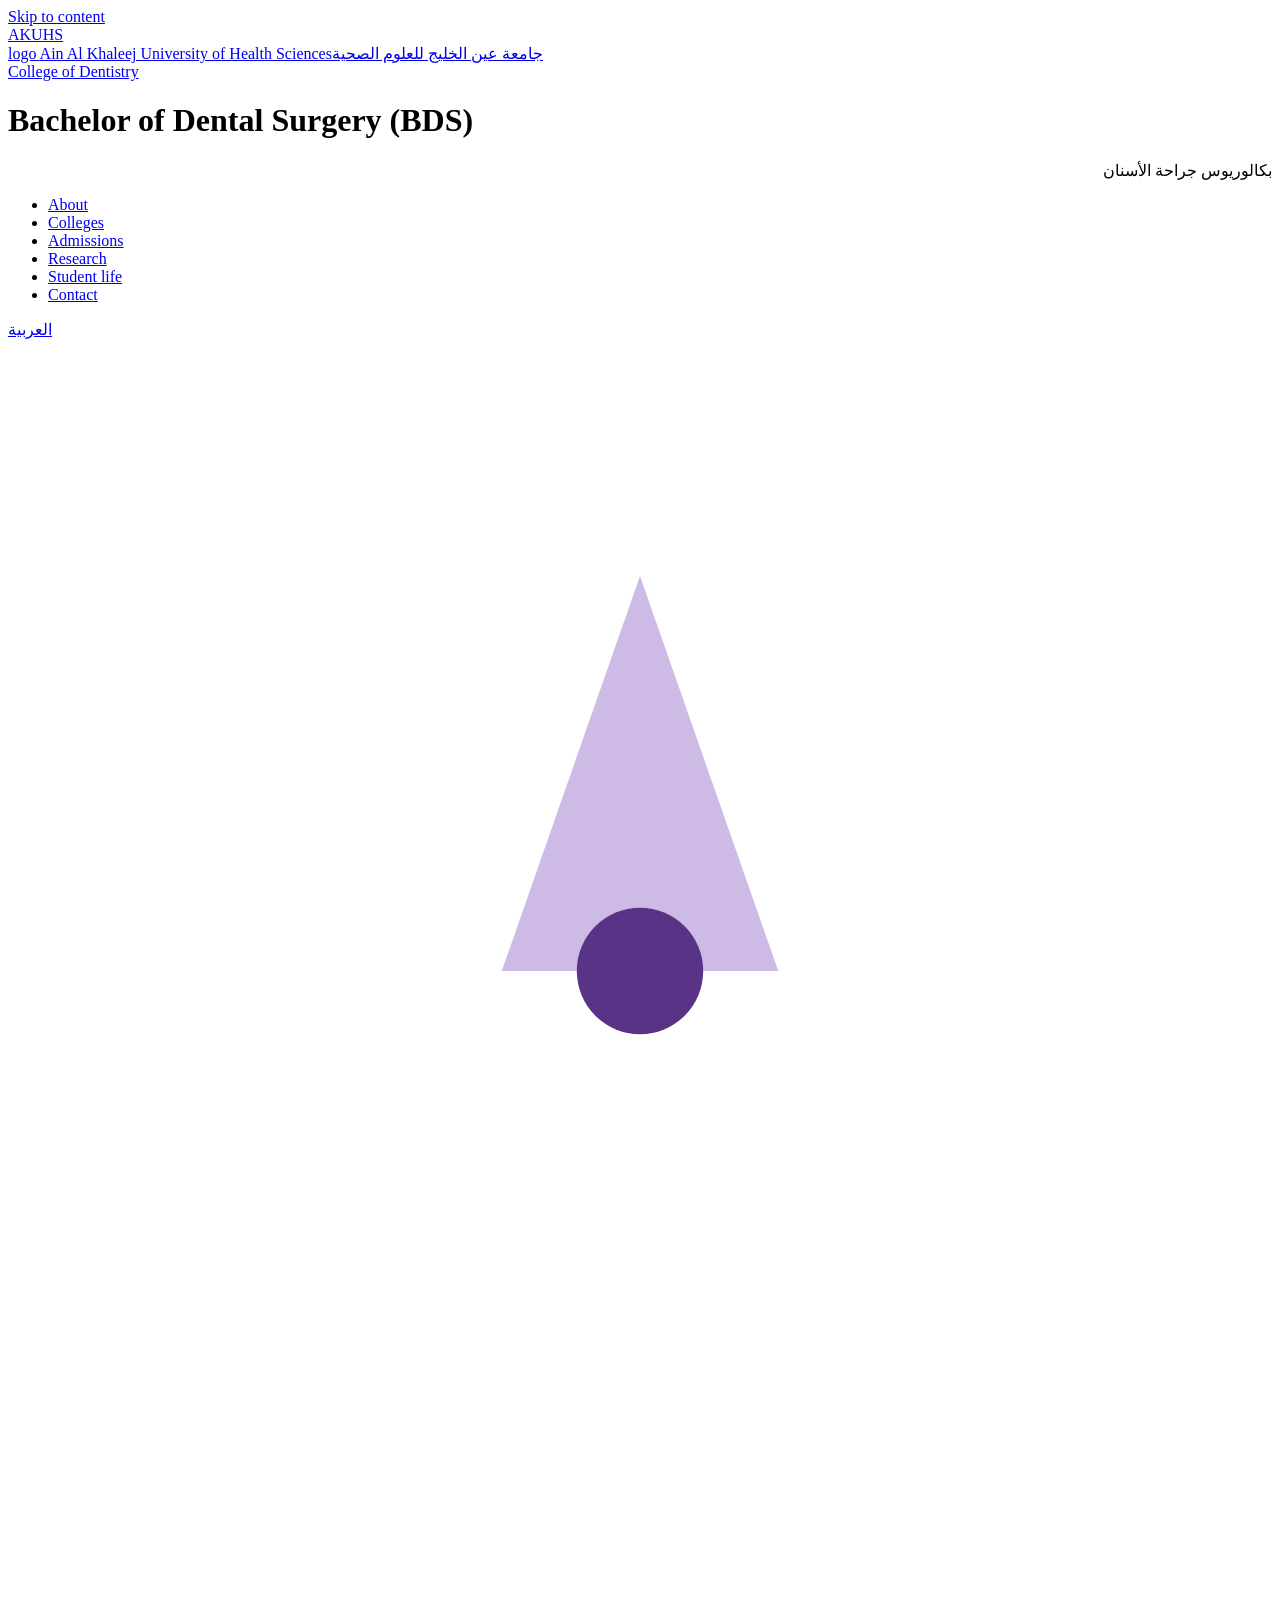
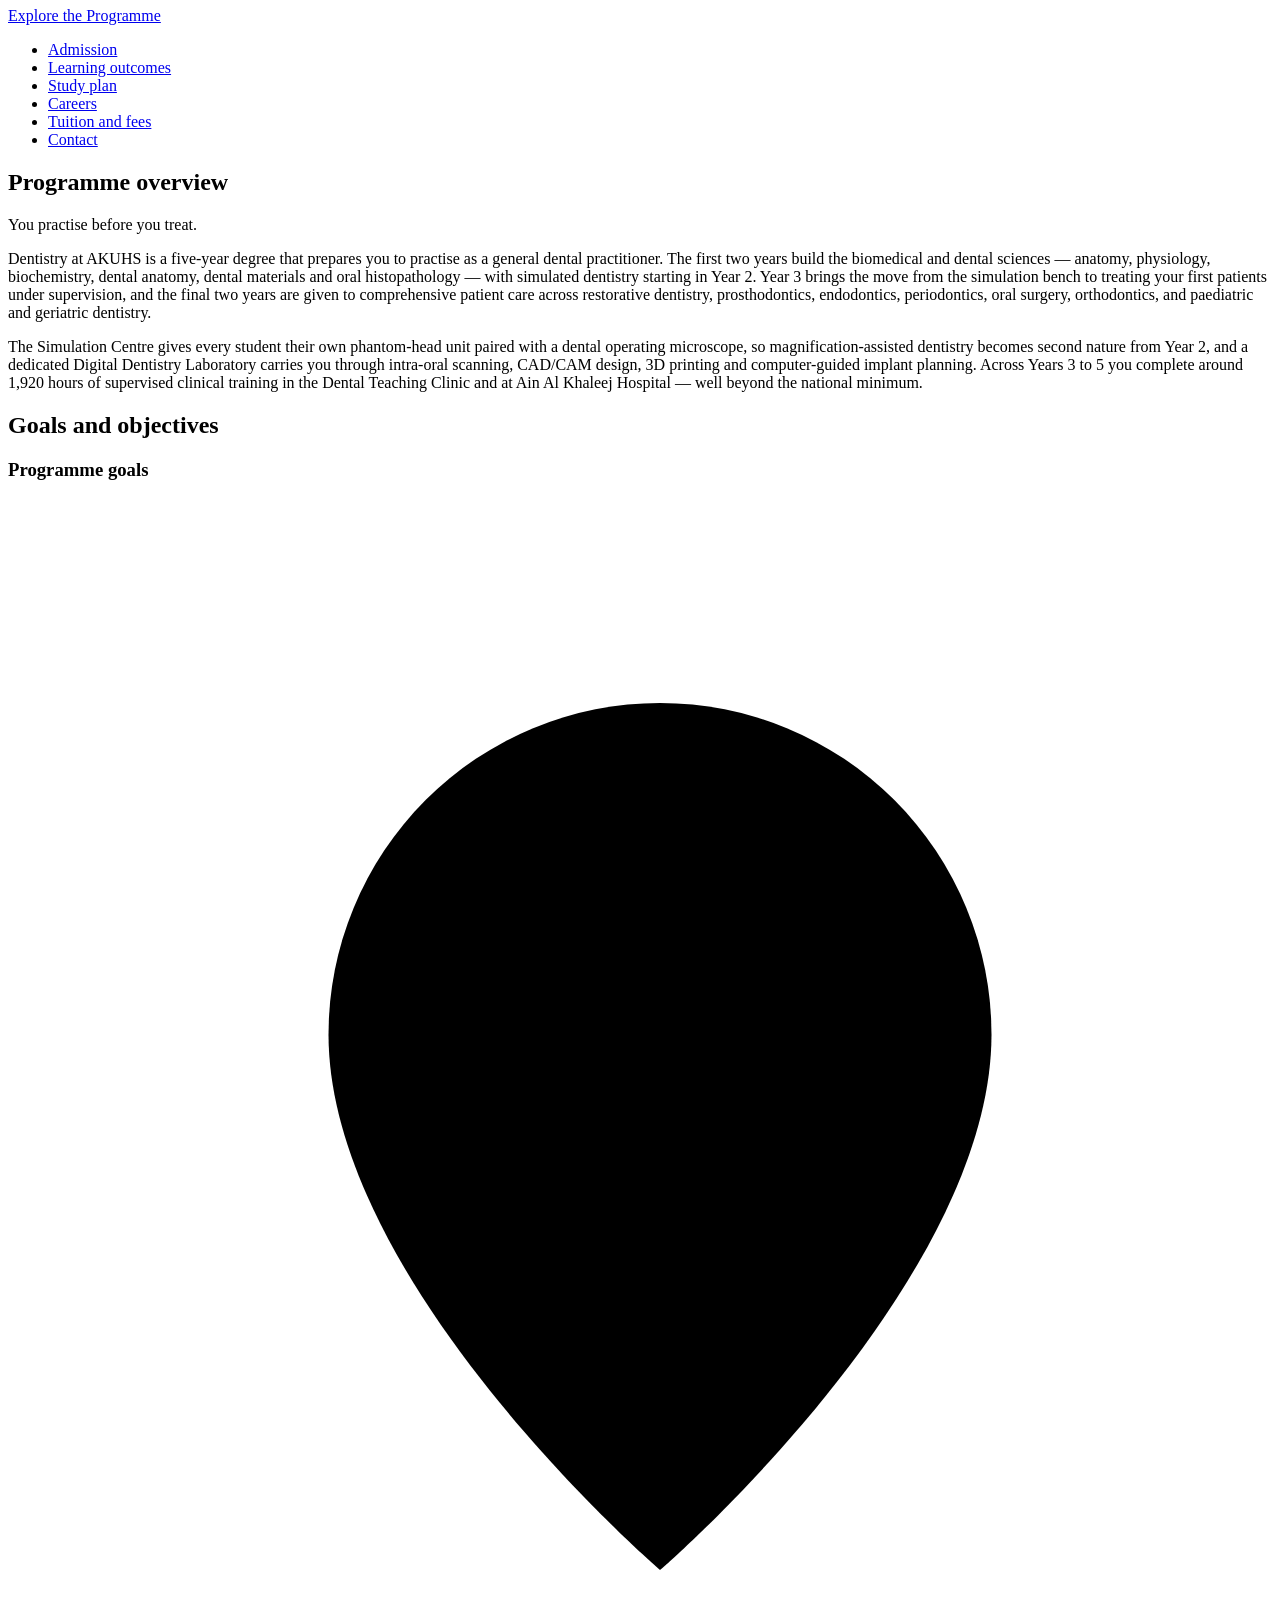
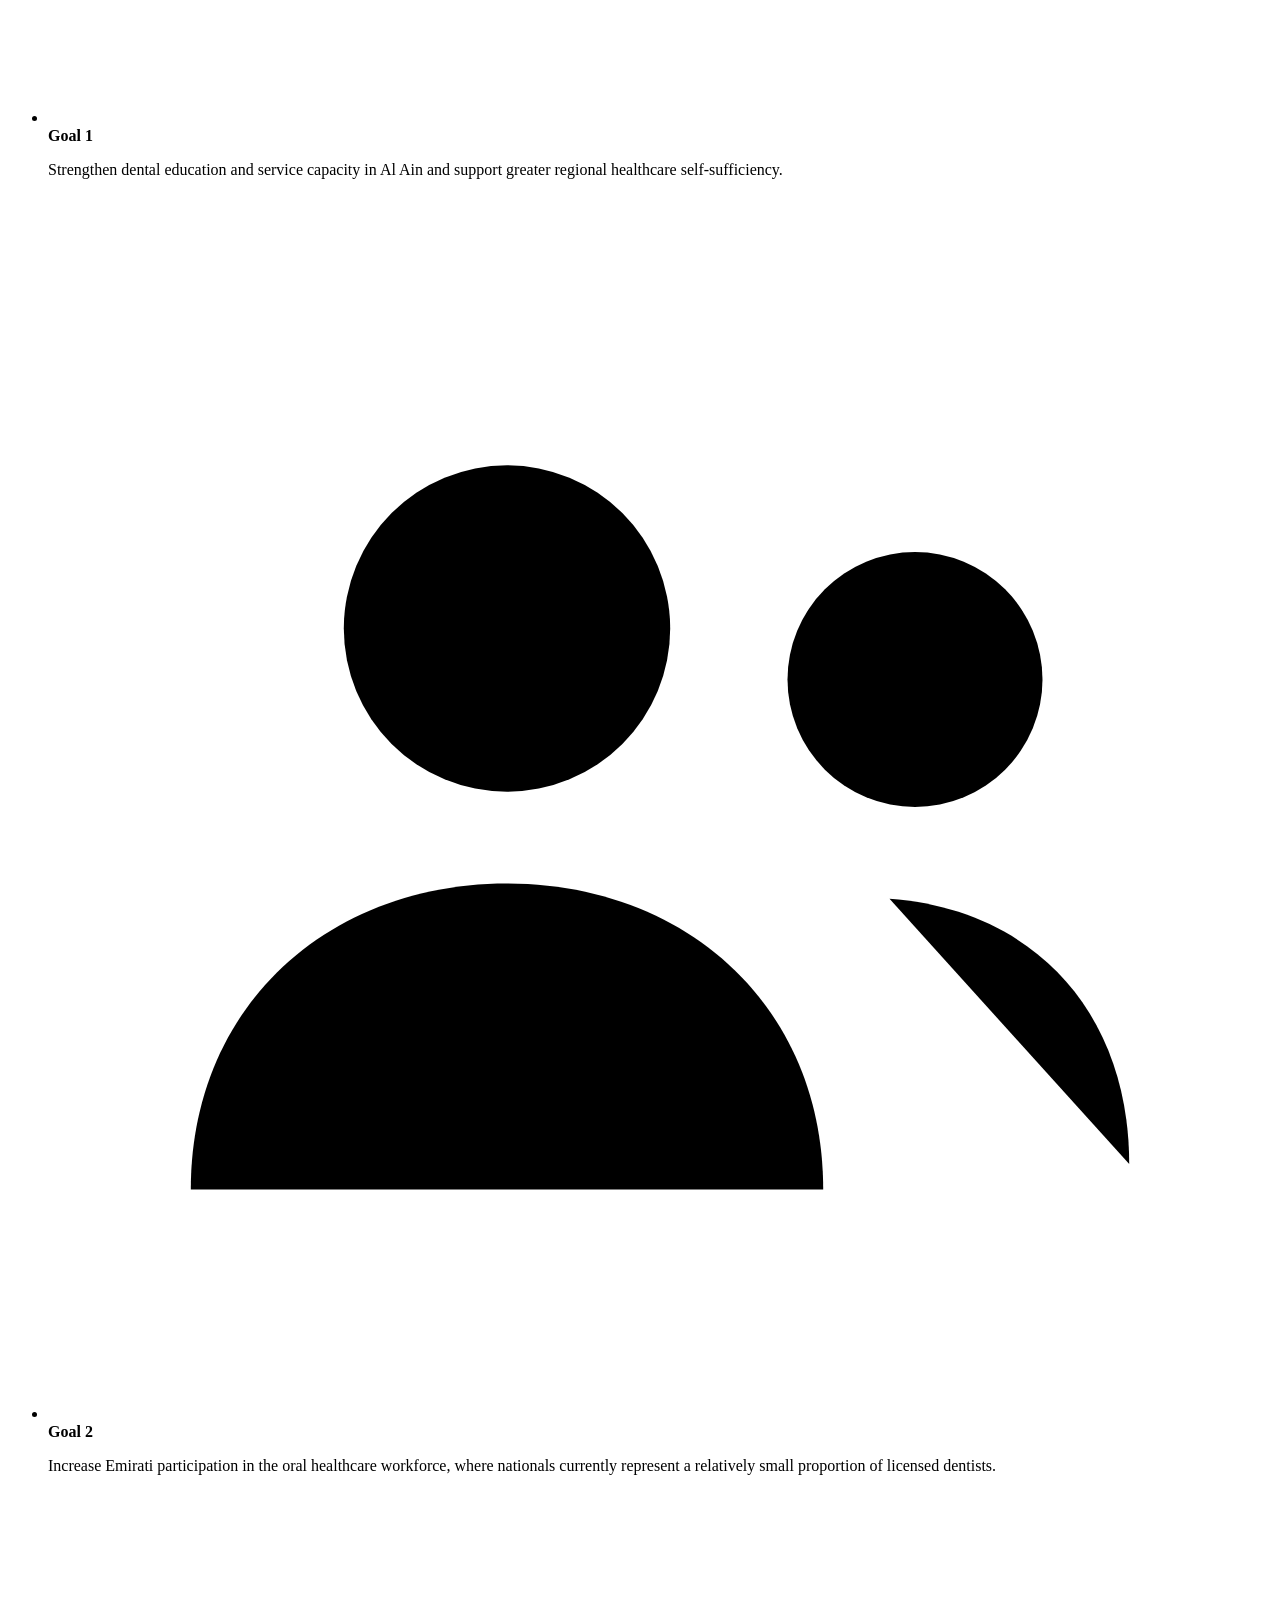
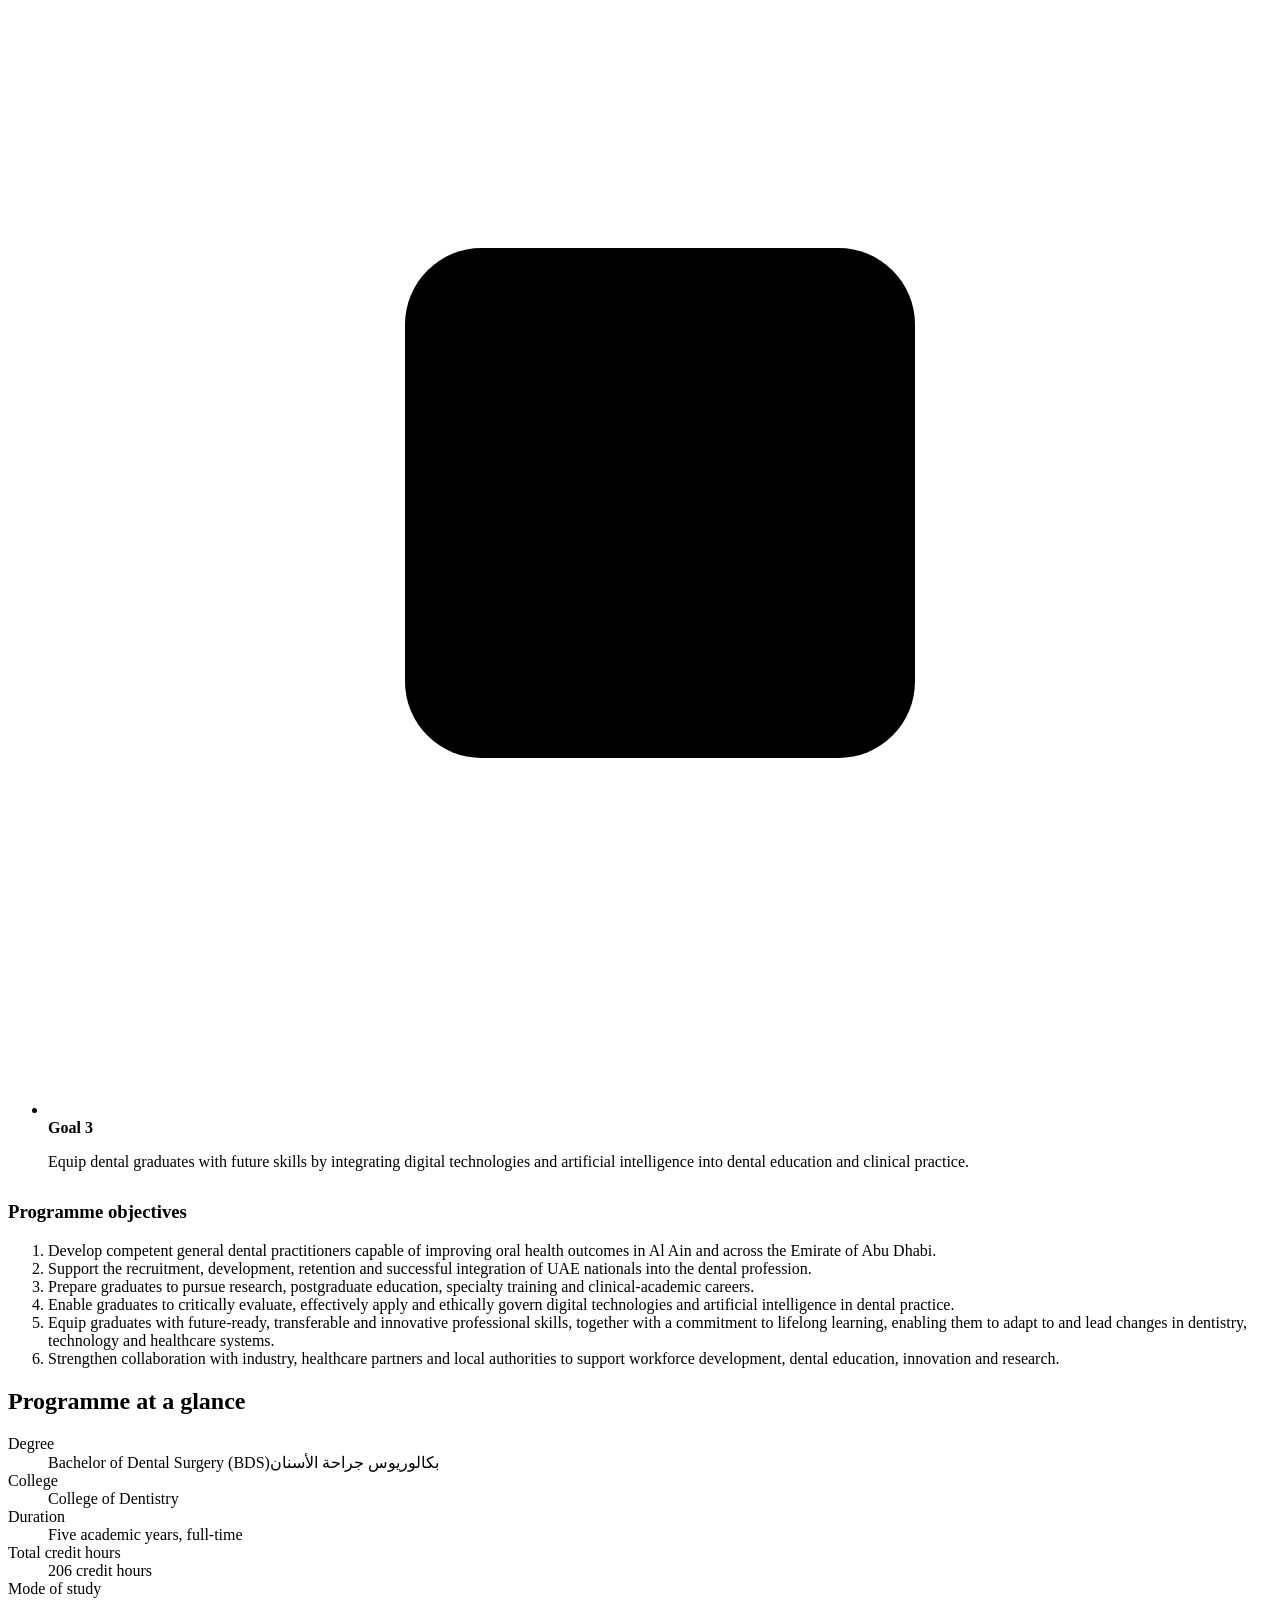
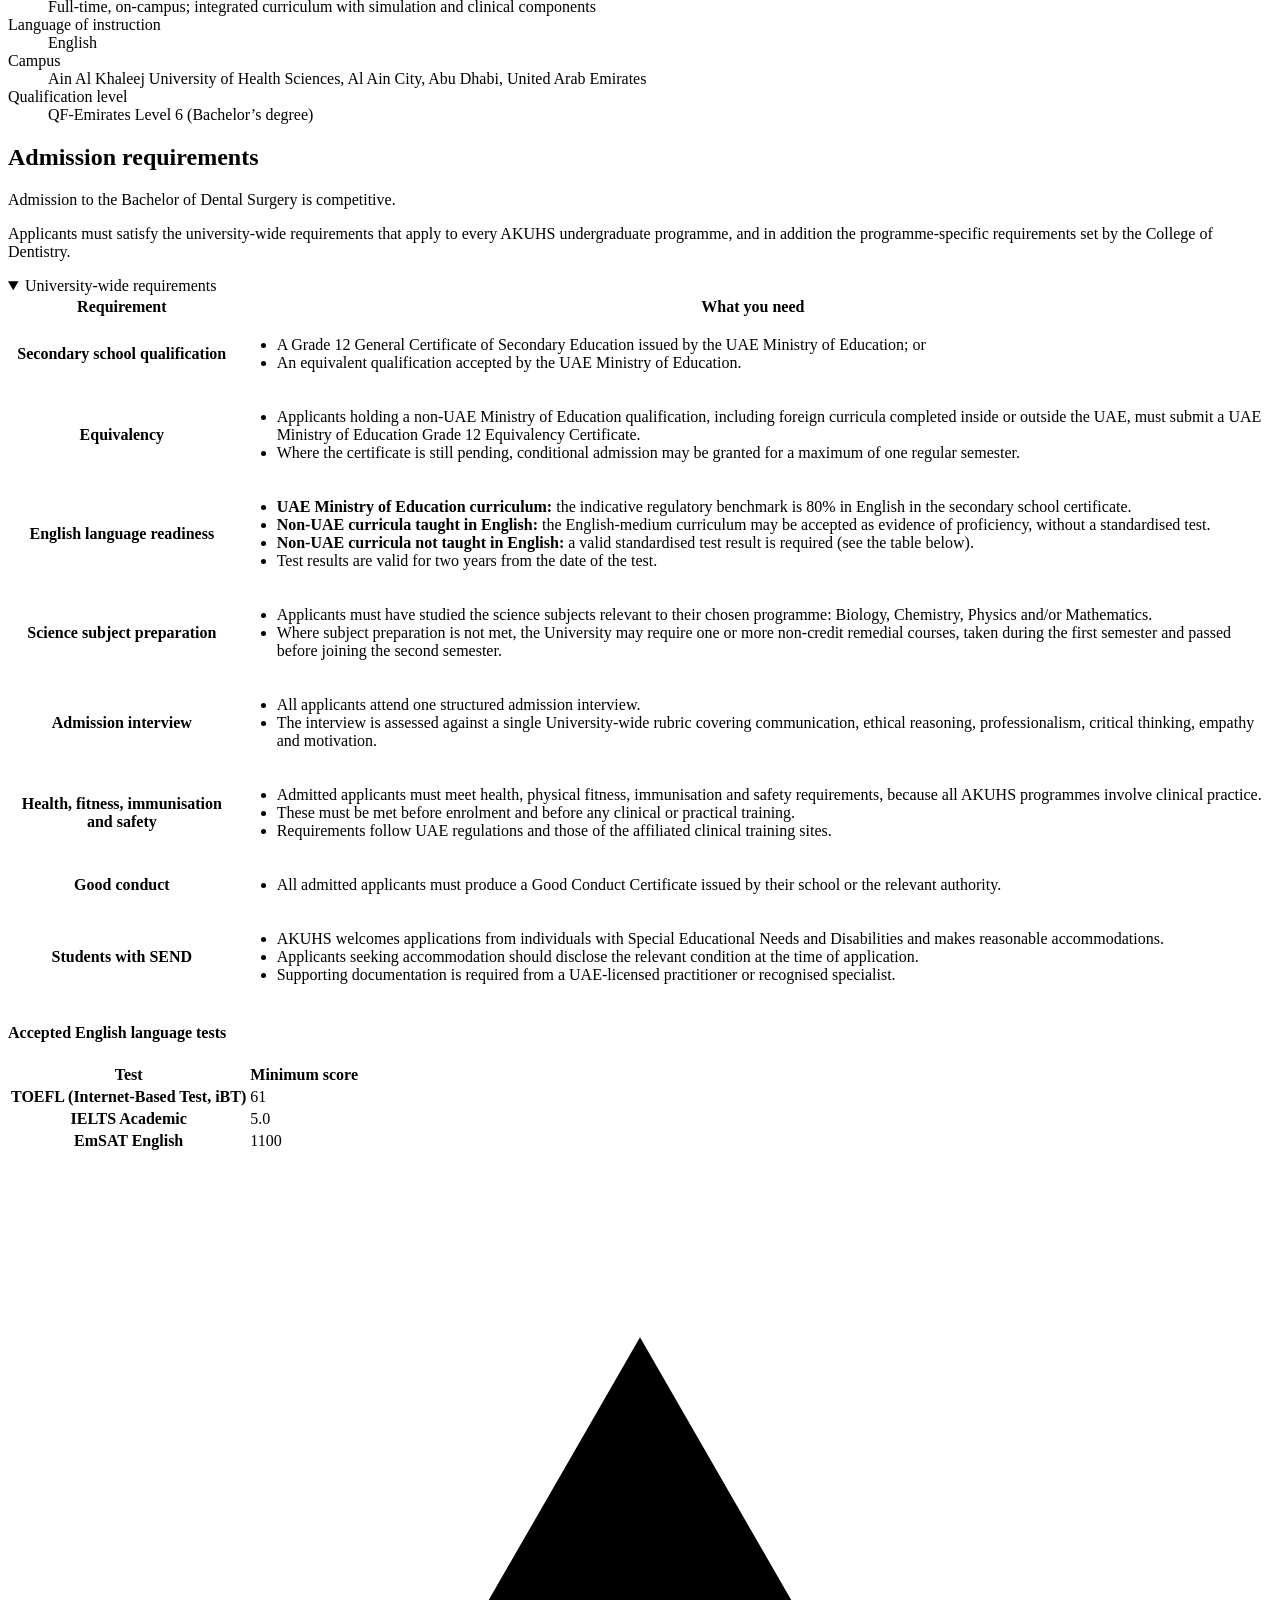
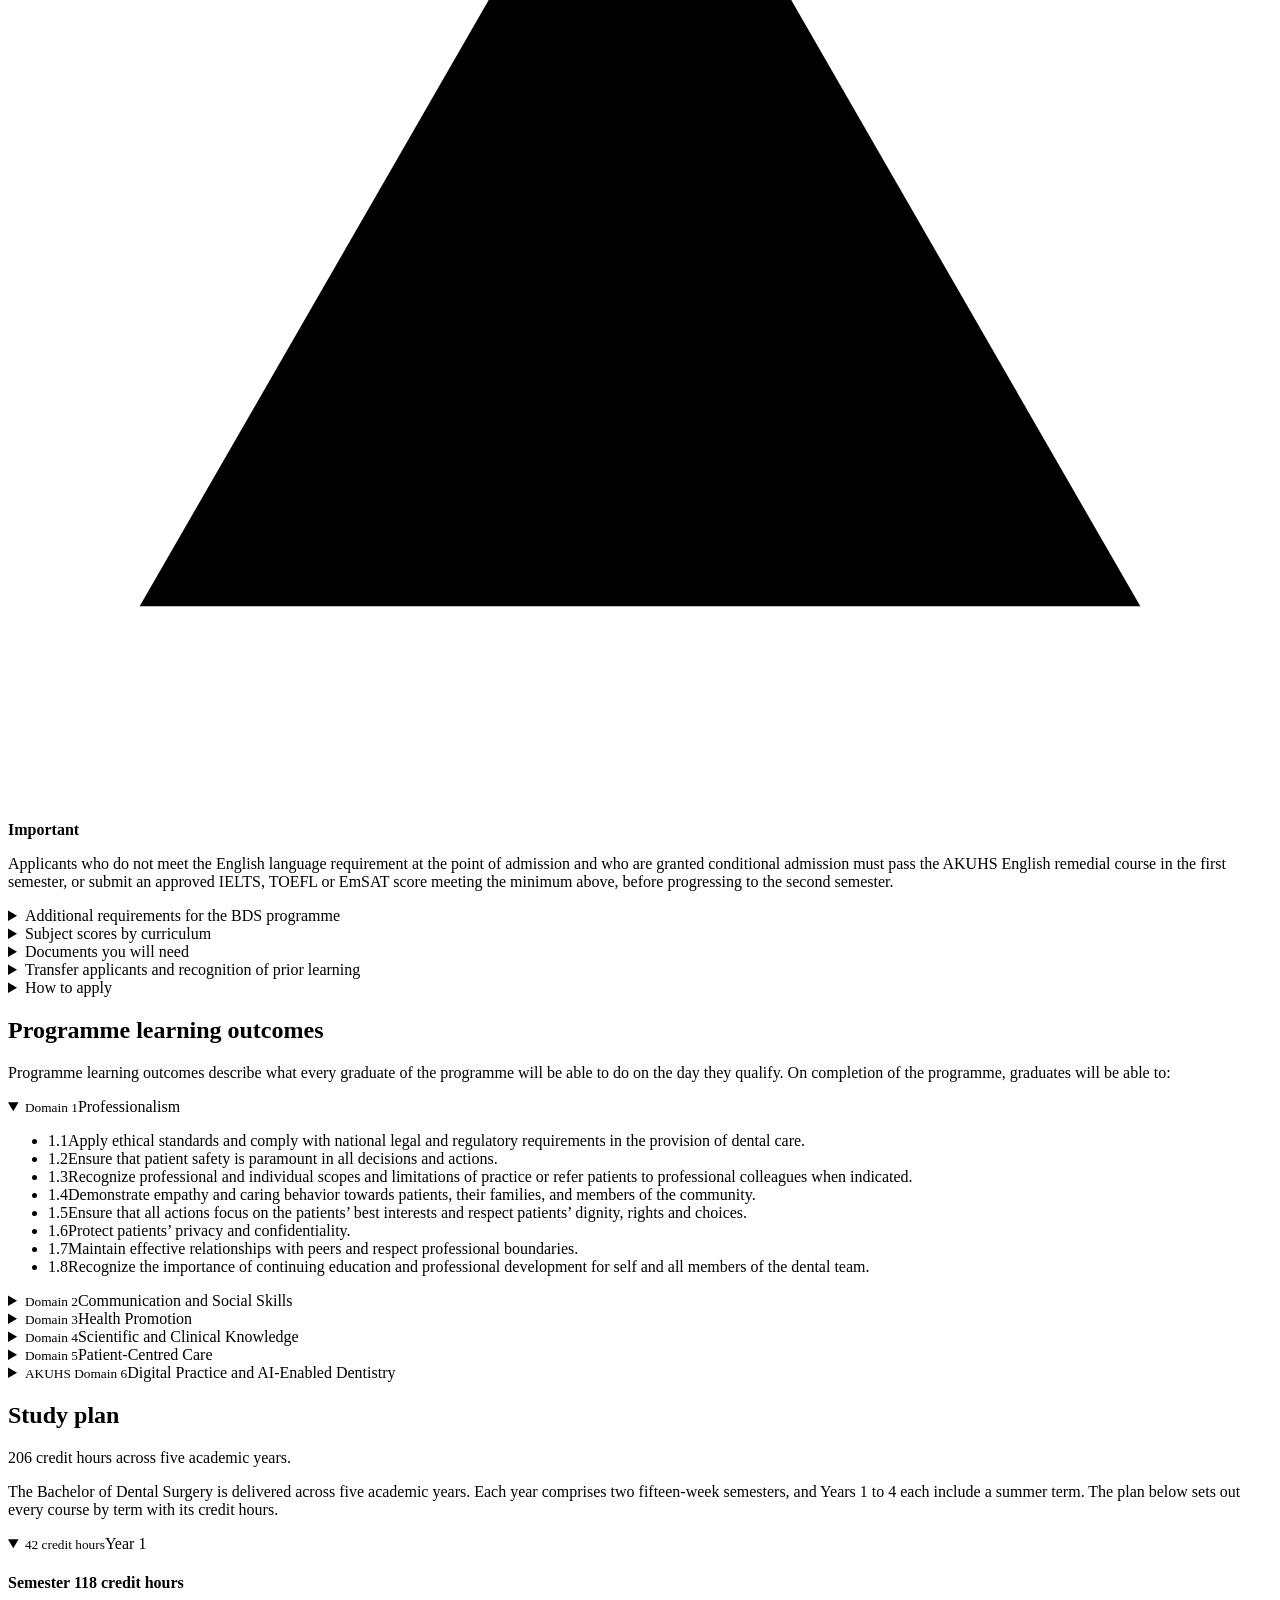
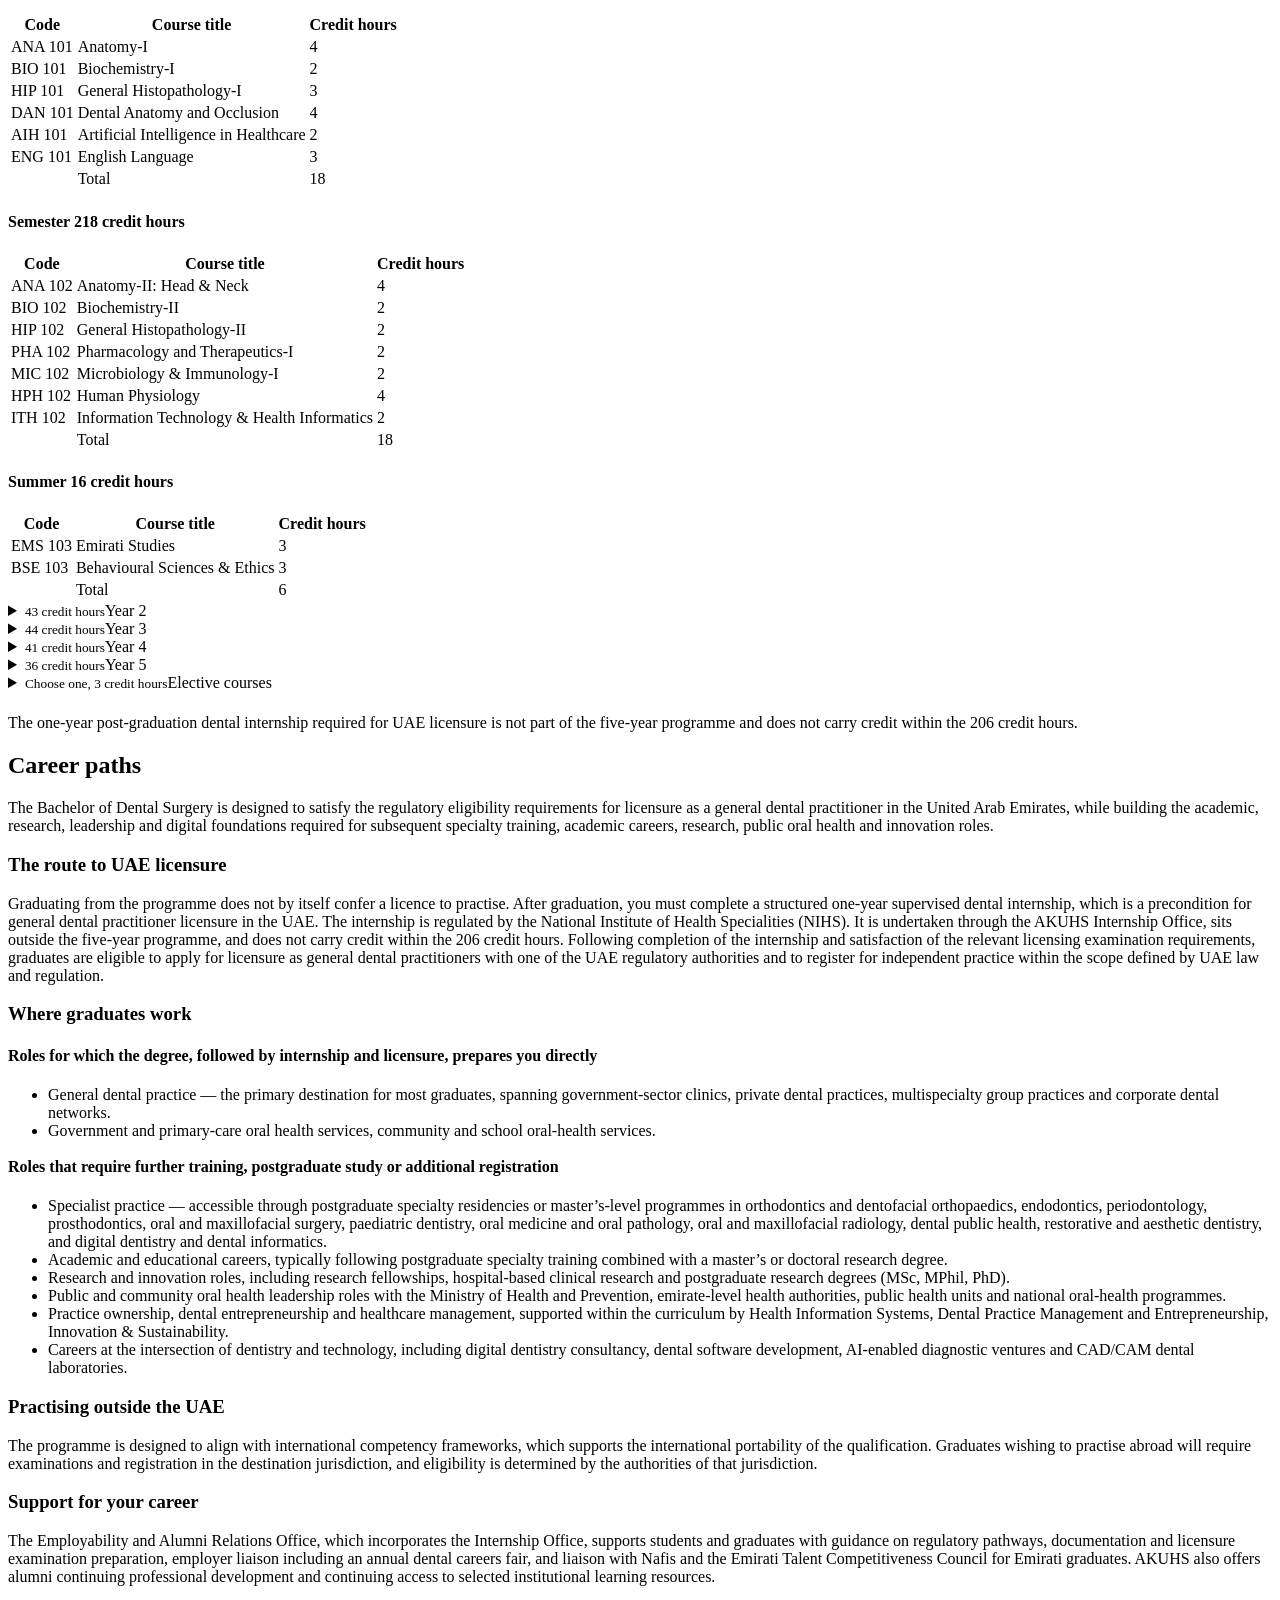
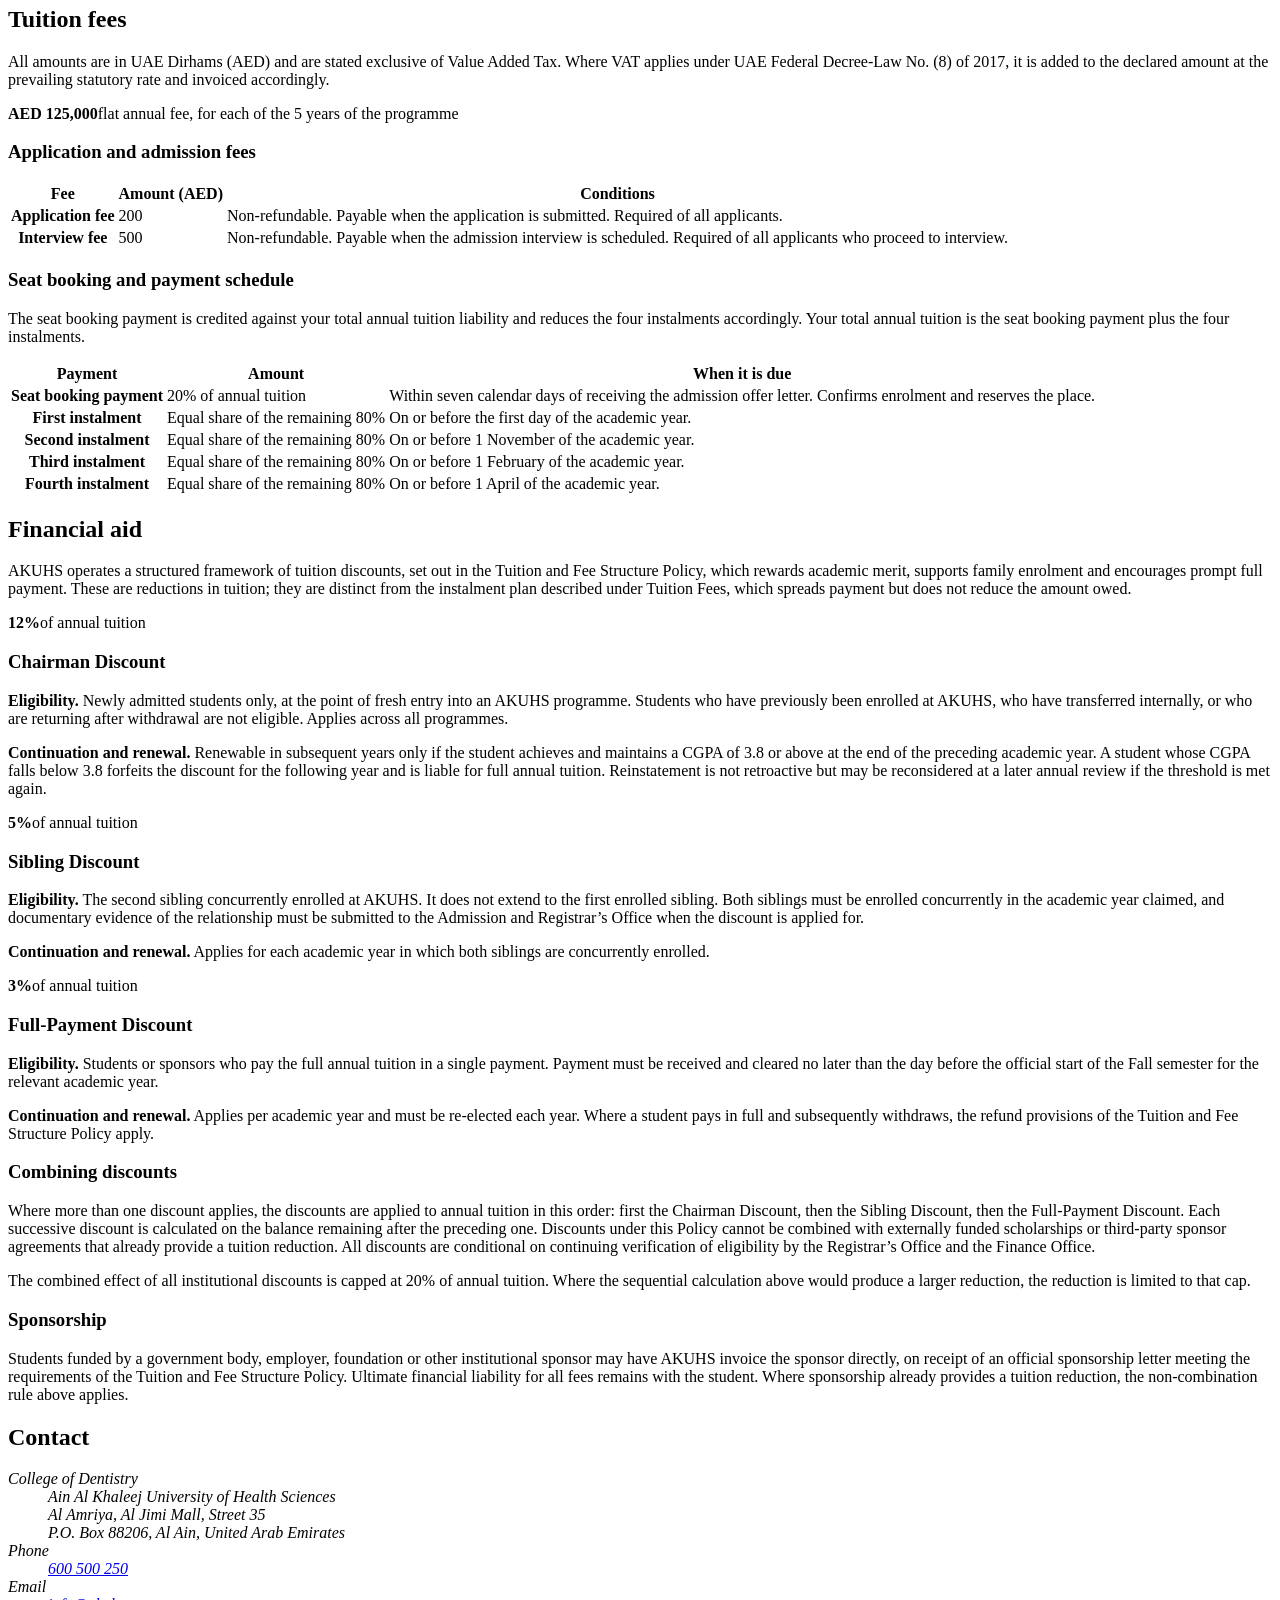
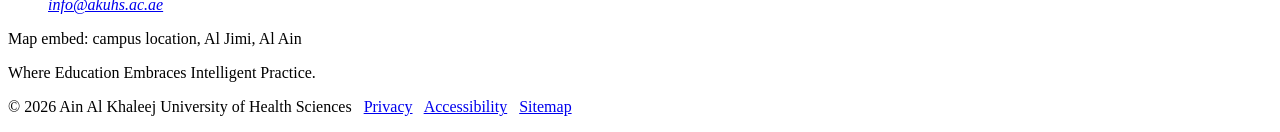
==== bds.html @ 39280ad5 "Add files via upload" ====
<!DOCTYPE html>
<html lang="en">
<head>
<meta charset="utf-8">
<meta name="viewport" content="width=device-width, initial-scale=1">
<title>Bachelor of Dental Surgery (BDS) | College of Dentistry | Ain Al Khaleej University of Health Sciences</title>
<meta name="description" content="The five-year Bachelor of Dental Surgery at Ain Al Khaleej University of Health Sciences, Al Ain: overview, admission requirements, learning outcomes, study plan, careers, tuition and financial aid.">
<link rel="preconnect" href="https://fonts.googleapis.com">
<link rel="preconnect" href="https://fonts.gstatic.com" crossorigin>
<link href="https://fonts.googleapis.com/css2?family=Carlito:ital,wght@0,400;0,700;1,400&family=Spectral:ital,wght@0,400;0,500;0,600;1,400&family=Noto+Naskh+Arabic:wght@500;600&display=swap" rel="stylesheet">
<link rel="stylesheet" href="assets/site.css">
<link rel="stylesheet" href="assets/programme.css">
</head>
<body>
<a class="skip" href="#main">Skip to content</a>

<header class="unibar">
  <div class="wrap">
    <a class="brand" href="#">
      <span class="logo-slot" aria-hidden="true">AKUHS<br>logo</span>
      <span class="brand-name">Ain Al Khaleej University of Health Sciences<span lang="ar" dir="rtl">جامعة عين الخليج للعلوم الصحية</span></span>
    </a>
    <div class="college-id">
      <a class="up" href="index.html">College of Dentistry</a>
      <h1>Bachelor of Dental Surgery (BDS)</h1>
      <p lang="ar" dir="rtl">بكالوريوس جراحة الأسنان</p>
    </div>
    <nav aria-label="University">
      <ul class="uninav">
        <li><a href="#">About</a></li>
        <li><a href="#" aria-current="page">Colleges</a></li>
        <li><a href="#">Admissions</a></li>
        <li><a href="#">Research</a></li>
        <li><a href="#">Student life</a></li>
        <li><a href="#">Contact</a></li>
      </ul>
    </nav>
    <a class="lang" href="#" lang="ar" hreflang="ar">العربية</a>
  </div>
</header>

<nav class="subnav" aria-label="On this page">
  <div class="wrap">
    <a class="explore-btn" href="#overview" data-also="goals glance">
      <svg viewBox="0 0 32 32" aria-hidden="true"><circle cx="16" cy="16" r="13" fill="none" stroke="#fff" stroke-width="2"/><g class="needle"><path d="M16 6 L19.5 16 L16 26 L12.5 16 Z" fill="#fff"/><path d="M16 6 L19.5 16 L12.5 16 Z" fill="#CDBBE6"/></g><circle cx="16" cy="16" r="1.6" fill="#593386"/></svg>
      <span class="lbl">Explore the Programme</span>
    </a>
    <ul class="strip">
      <li><a href="#admission">Admission</a></li>
      <li><a href="#outcomes">Learning outcomes</a></li>
      <li><a href="#studyplan">Study plan</a></li>
      <li><a href="#careers">Careers</a></li>
      <li><a href="#fees" data-also="aid">Tuition and fees</a></li>
      <li><a href="#contact">Contact</a></li>
    </ul>
  </div>
</nav>

<main id="main">

<section class="sec" id="overview">
  <div class="wrap frame">
    <div class="rail"><h2>Programme overview</h2></div>
    <div>
      <p class="lead-in">You practise before you treat.</p>
      <p>Dentistry at AKUHS is a five-year degree that prepares you to practise as a general dental practitioner. The first two years build the biomedical and dental sciences — anatomy, physiology, biochemistry, dental anatomy, dental materials and oral histopathology — with simulated dentistry starting in Year 2. Year 3 brings the move from the simulation bench to treating your first patients under supervision, and the final two years are given to comprehensive patient care across restorative dentistry, prosthodontics, endodontics, periodontics, oral surgery, orthodontics, and paediatric and geriatric dentistry.</p>
      <p>The Simulation Centre gives every student their own phantom-head unit paired with a dental operating microscope, so magnification-assisted dentistry becomes second nature from Year 2, and a dedicated Digital Dentistry Laboratory carries you through intra-oral scanning, CAD/CAM design, 3D printing and computer-guided implant planning. Across Years 3 to 5 you complete around 1,920 hours of supervised clinical training in the Dental Teaching Clinic and at Ain Al Khaleej Hospital — well beyond the national minimum.</p>
    </div>
  </div>
</section>

<section class="sec tint" id="goals">
  <div class="wrap frame">
    <div class="rail"><h2>Goals and objectives</h2></div>
    <div>
      <h3>Programme goals</h3>
      <ul class="goal-list"><li><span class="dicon" aria-hidden="true"><svg viewBox="0 0 24 24"><path d="M12 21s-6.500-5.600-6.500-10.500a6.500 6.500 0 0 1 13 0C18.500 15.400 12 21 12 21z"/><path d="M12 7.500v5M9.500 10h5"/></svg></span><div><b>Goal 1</b><p>Strengthen dental education and service capacity in Al Ain and support greater regional healthcare self-sufficiency.</p></div></li><li><span class="dicon" aria-hidden="true"><svg viewBox="0 0 24 24"><circle cx="9" cy="8.500" r="3.200"/><path d="M2.800 19.500c0-3.600 2.700-6 6.200-6s6.200 2.400 6.200 6"/><circle cx="17" cy="9.500" r="2.500"/><path d="M16.500 13.800c2.800.2 4.700 2.200 4.700 5.200"/></svg></span><div><b>Goal 2</b><p>Increase Emirati participation in the oral healthcare workforce, where nationals currently represent a relatively small proportion of licensed dentists.</p></div></li><li><span class="dicon" aria-hidden="true"><svg viewBox="0 0 24 24"><rect x="7" y="7" width="10" height="10" rx="1.500"/><rect x="10" y="10" width="4" height="4"/><path d="M10 3.500V7M14 3.500V7M10 17v3.500M14 17v3.500M3.500 10H7M3.500 14H7M17 10h3.500M17 14h3.500"/></svg></span><div><b>Goal 3</b><p>Equip dental graduates with future skills by integrating digital technologies and artificial intelligence into dental education and clinical practice.</p></div></li></ul>
      <h3 style="margin-top:30px">Programme objectives</h3>
      <ol class="obj"><li>Develop competent general dental practitioners capable of improving oral health outcomes in Al Ain and across the Emirate of Abu Dhabi.</li><li>Support the recruitment, development, retention and successful integration of UAE nationals into the dental profession.</li><li>Prepare graduates to pursue research, postgraduate education, specialty training and clinical-academic careers.</li><li>Enable graduates to critically evaluate, effectively apply and ethically govern digital technologies and artificial intelligence in dental practice.</li><li>Equip graduates with future-ready, transferable and innovative professional skills, together with a commitment to lifelong learning, enabling them to adapt to and lead changes in dentistry, technology and healthcare systems.</li><li>Strengthen collaboration with industry, healthcare partners and local authorities to support workforce development, dental education, innovation and research.</li></ol>
    </div>
  </div>
</section>

<section class="sec" id="glance">
  <div class="wrap frame">
    <div class="rail"><h2>Programme at a glance</h2></div>
    <div><dl class="facts">
<div><dt>Degree</dt><dd>Bachelor of Dental Surgery (BDS)<span lang="ar" dir="rtl" class="ar-inline">بكالوريوس جراحة الأسنان</span></dd></div>
<div><dt>College</dt><dd>College of Dentistry</dd></div>
<div><dt>Duration</dt><dd>Five academic years, full-time</dd></div>
<div><dt>Total credit hours</dt><dd>206 credit hours</dd></div>
<div><dt>Mode of study</dt><dd>Full-time, on-campus; integrated curriculum with simulation and clinical components</dd></div>
<div><dt>Language of instruction</dt><dd>English</dd></div>
<div><dt>Campus</dt><dd>Ain Al Khaleej University of Health Sciences, Al Ain City, Abu Dhabi, United Arab Emirates</dd></div>
<div><dt>Qualification level</dt><dd>QF-Emirates Level 6 (Bachelor’s degree)</dd></div>
    </dl></div>
  </div>
</section>

<section class="sec tint" id="admission">
  <div class="wrap frame">
    <div class="rail"><div class="title"><h2>Admission requirements</h2><p class="creed">Admission to the Bachelor of Dental Surgery is competitive.</p></div></div>
    <div>
      <p>Applicants must satisfy the university-wide requirements that apply to every AKUHS undergraduate programme, and in addition the programme-specific requirements set by the College of Dentistry.</p>
      <details class="acc" id="adm-university" open><summary><span>University-wide requirements</span></summary><div class="acc-body">
        <div class="tbl"><table class="">
<thead><tr><th scope="col">Requirement</th><th scope="col">What you need</th></tr></thead><tbody>
<tr><th scope="row">Secondary school qualification</th><td><ul class="cell-list"><li>A Grade 12 General Certificate of Secondary Education issued by the UAE Ministry of Education; or</li><li>An equivalent qualification accepted by the UAE Ministry of Education.</li></ul></td></tr>
<tr><th scope="row">Equivalency</th><td><ul class="cell-list"><li>Applicants holding a non-UAE Ministry of Education qualification, including foreign curricula completed inside or outside the UAE, must submit a UAE Ministry of Education Grade 12 Equivalency Certificate.</li><li>Where the certificate is still pending, conditional admission may be granted for a maximum of one regular semester.</li></ul></td></tr>
<tr><th scope="row">English language readiness</th><td><ul class="cell-list"><li><strong>UAE Ministry of Education curriculum:</strong> the indicative regulatory benchmark is 80% in English in the secondary school certificate.</li><li><strong>Non-UAE curricula taught in English:</strong> the English-medium curriculum may be accepted as evidence of proficiency, without a standardised test.</li><li><strong>Non-UAE curricula not taught in English:</strong> a valid standardised test result is required (see the table below).</li><li>Test results are valid for two years from the date of the test.</li></ul></td></tr>
<tr><th scope="row">Science subject preparation</th><td><ul class="cell-list"><li>Applicants must have studied the science subjects relevant to their chosen programme: Biology, Chemistry, Physics and/or Mathematics.</li><li>Where subject preparation is not met, the University may require one or more non-credit remedial courses, taken during the first semester and passed before joining the second semester.</li></ul></td></tr>
<tr><th scope="row">Admission interview</th><td><ul class="cell-list"><li>All applicants attend one structured admission interview.</li><li>The interview is assessed against a single University-wide rubric covering communication, ethical reasoning, professionalism, critical thinking, empathy and motivation.</li></ul></td></tr>
<tr><th scope="row">Health, fitness, immunisation and safety</th><td><ul class="cell-list"><li>Admitted applicants must meet health, physical fitness, immunisation and safety requirements, because all AKUHS programmes involve clinical practice.</li><li>These must be met before enrolment and before any clinical or practical training.</li><li>Requirements follow UAE regulations and those of the affiliated clinical training sites.</li></ul></td></tr>
<tr><th scope="row">Good conduct</th><td><ul class="cell-list"><li>All admitted applicants must produce a Good Conduct Certificate issued by their school or the relevant authority.</li></ul></td></tr>
<tr><th scope="row">Students with SEND</th><td><ul class="cell-list"><li>AKUHS welcomes applications from individuals with Special Educational Needs and Disabilities and makes reasonable accommodations.</li><li>Applicants seeking accommodation should disclose the relevant condition at the time of application.</li><li>Supporting documentation is required from a UAE-licensed practitioner or recognised specialist.</li></ul></td></tr>
</tbody></table></div>
        <h4>Accepted English language tests</h4>
        <div class="tbl"><table class="narrow">
<thead><tr><th scope="col">Test</th><th scope="col">Minimum score</th></tr></thead><tbody>
<tr><th scope="row">TOEFL (Internet-Based Test, iBT)</th><td>61</td></tr>
<tr><th scope="row">IELTS Academic</th><td>5.0</td></tr>
<tr><th scope="row">EmSAT English</th><td>1100</td></tr>
</tbody></table></div>
        <div class="important" role="note">
          <span class="imp-icon" aria-hidden="true"><svg viewBox="0 0 24 24"><path d="M12 3.500 2.500 20h19z"/><path d="M12 10v4.500M12 17.200v.3"/></svg></span>
          <div><b>Important</b><p>Applicants who do not meet the English language requirement at the point of admission and who are granted conditional admission must pass the AKUHS English remedial course in the first semester, or submit an approved IELTS, TOEFL or EmSAT score meeting the minimum above, before progressing to the second semester.</p></div>
        </div>
      </div></details>
      <details class="acc" id="adm-bds"><summary><span>Additional requirements for the BDS programme</span></summary><div class="acc-body">
        <p>Where a programme requirement exceeds a university-wide requirement, the higher requirement applies.</p>
        <div class="tbl"><table class="">
<thead><tr><th scope="col">Requirement</th><th scope="col">Standard</th></tr></thead><tbody>
<tr><th scope="row">Secondary school track</th><td><ul class="cell-list"><li>Graduation from the Advanced Track or the Elite Track of the UAE secondary school curriculum, or a recognised equivalent.</li><li>The Elite Track is treated identically to the Advanced Track.</li></ul></td></tr>
<tr><th scope="row">Subject requirements, UAE Ministry of Education curriculum</th><td><ul class="cell-list"><li>A minimum subject score of 90% in Mathematics.</li><li>A minimum subject score of 90% in two of the following three subjects: Chemistry, Biology or Physics.</li></ul></td></tr>
<tr><th scope="row">Subject requirements, non-UAE curricula</th><td><ul class="cell-list"><li>Applicants must have studied Biology, Chemistry, and Physics or Mathematics.</li><li>Subject scores by curriculum are set out in the next section.</li></ul></td></tr>
<tr><th scope="row">Admission interview</th><td><ul class="cell-list"><li>One structured admission interview, scored against the University-wide rubric.</li></ul></td></tr>
<tr><th scope="row">Health and fitness</th><td><ul class="cell-list"><li>Medical fitness clearance and immunisation status compliant with Department of Health Abu Dhabi requirements for healthcare students.</li><li>Includes hepatitis B serology and tuberculosis screening as required for clinical placement.</li><li>Completed after admission: medical fitness and insurance before full registration, and immunisation and site clearance before clinical courses.</li></ul></td></tr>
<tr><th scope="row">Selection</th><td><ul class="cell-list"><li>Final selection is based on the academic record and performance in the structured admission interview.</li><li>Conditional offers may be issued pending publication of final school-leaving results.</li></ul></td></tr>
</tbody></table></div>
      </div></details>
      <details class="acc" id="adm-scores"><summary><span>Subject scores by curriculum</span></summary><div class="acc-body">
        <p>Where an applicant does not meet the required subject preparation, the University may require one or more non-credit remedial courses during the first semester.</p>
        <div class="tbl"><table class="">
<thead><tr><th scope="col">Curriculum / country</th><th scope="col">Required science subjects and minimum scores</th></tr></thead><tbody>
<tr><th scope="row">UK — IGCSE / GCE</th><td><ul class="cell-list"><li>Minimum grade D in Physics or Mathematics at O-Level, AS-Level or A-Level.</li><li>Minimum grade C in Biology and Chemistry at O-Level / IGCSE.</li><li>Minimum grade C in Biology and Chemistry at AS-Level / A-Level.</li></ul></td></tr>
<tr><th scope="row">USA — American High School Diploma</th><td><ul class="cell-list"><li>Biology and Chemistry must be studied in Grade 11 or 12.</li><li>Required scores: Biology 80%, Chemistry 80%, and Physics or Mathematics 70%.</li><li>SAT Math may be required for the UAE equivalency certificate.</li></ul></td></tr>
<tr><th scope="row">International Baccalaureate Diploma</th><td><ul class="cell-list"><li>Minimum grade 3 in Year 12/13 in Physics or Mathematics.</li><li>Minimum grade 4 in Year 12/13 in Biology and Chemistry.</li></ul></td></tr>
<tr><th scope="row">India — State Board / CBSE / ICSE</th><td><ul class="cell-list"><li>Biology 50%.</li><li>Chemistry 50%.</li><li>Physics or Mathematics 45%.</li></ul></td></tr>
<tr><th scope="row">Pakistan / Bangladesh — National Boards</th><td><ul class="cell-list"><li>Biology 50%.</li><li>Chemistry 50%.</li><li>Physics or Mathematics 45%.</li></ul></td></tr>
<tr><th scope="row">SABIS System</th><td><ul class="cell-list"><li>Biology 75%.</li><li>Chemistry 75%.</li><li>Physics or Mathematics 70%.</li><li>SAT Math may be required for the UAE equivalency certificate.</li></ul></td></tr>
<tr><th scope="row">Canada — Alberta / Ontario</th><td><ul class="cell-list"><li>Biology 65%.</li><li>Chemistry 65%.</li><li>Physics or Mathematics 60%.</li></ul></td></tr>
<tr><th scope="row">Africa — WAEC / NECO</th><td><ul class="cell-list"><li>Biology 55%.</li><li>Chemistry 55%.</li><li>Physics or Mathematics 50%.</li></ul></td></tr>
<tr><th scope="row">Iranian System</th><td><ul class="cell-list"><li>Biology 14/20.</li><li>Chemistry 14/20.</li><li>Physics or Mathematics 12/20.</li></ul></td></tr>
<tr><th scope="row">Other curricula</th><td><ul class="cell-list"><li>A subject score of 80% UAE-equivalent in each required science subject, as determined by World Education Services conversion or the UAE Ministry of Education equivalency outcome.</li></ul></td></tr>
</tbody></table></div>
      </div></details>
      <details class="acc" id="adm-documents"><summary><span>Documents you will need</span></summary><div class="acc-body">
        <p>The Admissions Office may request additional documents on a case-by-case basis.</p>
        <ul><li>Attested Grade 12 secondary school transcript and certificate, showing marks in Biology, Chemistry, Physics, Mathematics and English. Grade 10 and/or Grade 11 transcripts may also be requested.</li><li>UAE Ministry of Education Equivalency Certificate, for non-UAE curricula where required.</li><li>Evidence of English language proficiency — the English mark in the high school certificate, IELTS Academic, TOEFL iBT or EmSAT English, as applicable.</li><li>Valid passport copy; a parent’s passport copy may also be required.</li><li>Emirates ID copy, for UAE residents.</li><li>Khulasat Al-Kayd (Family Book) or UAE nationality document including the identification number, for UAE nationals.</li><li>One recent passport-size photograph with a white background.</li><li>Good Conduct Certificate issued by the applicant’s school or the relevant authority.</li><li>Medical Fitness Certificate issued by a university-approved hospital or clinic, before matriculation.</li><li>Medical Insurance Certificate, for UAE residents, before matriculation.</li><li>Immunisation record, before matriculation.</li><li>Application fee receipt (AED 200, non-refundable).</li><li>SEND documentation and accommodation request, where applicable.</li></ul>
      </div></details>
      <details class="acc" id="adm-transfer"><summary><span>Transfer applicants and recognition of prior learning</span></summary><div class="acc-body">
        <p>AKUHS may consider applications from students currently enrolled at, or who have completed coursework at, another recognised higher education institution and who wish to join an AKUHS programme with advanced standing.</p>
        <ul><li>Transfer applicants must satisfy all university-wide and programme-specific admission requirements.</li><li>The prior institution must be recognised by the UAE Ministry of Education and the Commission for Academic Accreditation, or by an equivalent foreign accreditation authority recognised by the UAE Ministry of Education.</li><li>A minimum CGPA of 2.0 on a 4.0 scale (or established equivalent) is required at the prior institution.</li><li>Applicants must be in good academic and disciplinary standing, evidenced by an official Letter of Good Standing, and must submit official transcripts of all prior higher education coursework.</li><li>No more than 50% of the programme credits may be transferred.</li><li>Credit is transferred only for courses passed at grade C or above (course GPA 2.0 on a 4.0 scale) and only where the receiving College determines that content, learning outcomes and credit weighting are substantially equivalent.</li><li>Credit is not transferred for clinical courses except with the express approval of the College Dean and on documented demonstration of competence.</li></ul>
        <p>Recognition of prior learning is governed by the AKUHS Recognition of Prior Learning Policy, which sets out the assessment process, evidence requirements and appeal rights.</p>
      </div></details>
      <details class="acc" id="adm-apply"><summary><span>How to apply</span></summary><div class="acc-body">
        <ol class="steps"><li>Submit an online application through the official AKUHS Admissions Portal, and pay the non-refundable application fee of AED 200 (exclusive of VAT).</li><li>Initial eligibility screening is completed within fifteen working days of receipt of a complete application. You will be notified in writing that your application is eligible for interview, conditionally eligible, incomplete, or ineligible.</li><li>Attend the structured admission interview. The interview fee of AED 500 (exclusive of VAT) is non-refundable and payable at the time of scheduling. Interviews are held in person at the AKUHS campus or, where you cannot attend in person, by secure video conferencing.</li><li>The Admissions Committee considers each eligible applicant on academic preparation, English language readiness, interview performance and supporting documents, and decides: Offer of Admission, Offer of Conditional Admission, Waiting List, or Decline.</li><li>Admission offers are issued in writing under the authority of the College Dean, and state the programme, intake, any conditions, the annual tuition and the seat booking fee.</li><li>To accept, sign and return the acceptance form by the stated deadline (typically seven calendar days from issue), pay the seat booking fee of 20% of annual tuition within seven calendar days of receiving the offer, and submit post-dated cheques for the remaining instalments within fifteen calendar days of that payment. Once all documents and payments are received, your status becomes Fully Registered.</li></ol>
      </div></details>
    </div>
  </div>
</section>

<section class="sec" id="outcomes">
  <div class="wrap frame">
    <div class="rail"><h2>Programme learning outcomes</h2></div>
    <div>
      <p>Programme learning outcomes describe what every graduate of the programme will be able to do on the day they qualify. On completion of the programme, graduates will be able to:</p>
      <details class="acc" id="domain-1" open><summary><span><small>Domain 1</small>Professionalism</span></summary><div class="acc-body"><ul class="plo"><li><span class="code">1.1</span><span>Apply ethical standards and comply with national legal and regulatory requirements in the provision of dental care.</span></li><li><span class="code">1.2</span><span>Ensure that patient safety is paramount in all decisions and actions.</span></li><li><span class="code">1.3</span><span>Recognize professional and individual scopes and limitations of practice or refer patients to professional colleagues when indicated.</span></li><li><span class="code">1.4</span><span>Demonstrate empathy and caring behavior towards patients, their families, and members of the community.</span></li><li><span class="code">1.5</span><span>Ensure that all actions focus on the patients’ best interests and respect patients’ dignity, rights and choices.</span></li><li><span class="code">1.6</span><span>Protect patients’ privacy and confidentiality.</span></li><li><span class="code">1.7</span><span>Maintain effective relationships with peers and respect professional boundaries.</span></li><li><span class="code">1.8</span><span>Recognize the importance of continuing education and professional development for self and all members of the dental team.</span></li></ul></div></details>
<details class="acc" id="domain-2"><summary><span><small>Domain 2</small>Communication and Social Skills</span></summary><div class="acc-body"><ul class="plo"><li><span class="code">2.1</span><span>Apply appropriate interprofessional and communication skills that allow building a teamwork approach to the delivery of oral healthcare.</span></li><li><span class="code">2.2</span><span>Demonstrate appropriate interpersonal skills in mentoring and participating in activities within a health care team.</span></li><li><span class="code">2.3</span><span>Document and share written and electronic information about the dental encounter to optimize clinical decision-making and patient safety, ensuring confidentiality and privacy.</span></li><li><span class="code">2.4</span><span>Present clear information to patients in a timely manner, that ensures that they are advised of and understand the different treatment options including risks and benefits.</span></li><li><span class="code">2.5</span><span>Communicate responsibly and professionally, including when using social media.</span></li><li><span class="code">2.6</span><span>Communicate and engage patients, their families, and communities in relation to oral health.</span></li><li><span class="code">2.7</span><span>Communicate effectively within the organizational hierarchy.</span></li><li><span class="code">2.8</span><span>Recognize cultural diversity and apply cultural competency in caring for patients and communities.</span></li></ul></div></details>
<details class="acc" id="domain-3"><summary><span><small>Domain 3</small>Health Promotion</span></summary><div class="acc-body"><ul class="plo"><li><span class="code">3.1</span><span>Evaluate the social, cultural, and environmental factors which contribute to health or illness.</span></li><li><span class="code">3.2</span><span>Apply the principles of health promotion strategies and disease prevention to promote oral and general health, quality of life and wellbeing.</span></li><li><span class="code">3.3</span><span>Collaborate with dental team members and other health care professionals in the management of oral health care and health promotion for all patients.</span></li><li><span class="code">3.4</span><span>Assess the risk factors and behaviors such as nutrition, smoking, drugs, and diseases that can have an impact on oral healthcare.</span></li><li><span class="code">3.5</span><span>Design, implement and evaluate evidence-based health promotion programs.</span></li><li><span class="code">3.6</span><span>Apply caries risk assessment (CRA) on different age groups and design a customized preventive program.</span></li><li><span class="code">3.7</span><span>Demonstrate creativity in promoting oral health within the community using a variety of platforms.</span></li></ul></div></details>
<details class="acc" id="domain-4"><summary><span><small>Domain 4</small>Scientific and Clinical Knowledge</span></summary><div class="acc-body"><ul class="plo"><li><span class="code">4.1</span><span>Evaluate published clinical and basic science research and integrate this information to improve the oral health of the patient.</span></li><li><span class="code">4.2</span><span>Apply the biomedical, physical, and behavioural sciences in relation to oral health and disease.</span></li><li><span class="code">4.3</span><span>Design and implement research in a critical and scientific manner relevant to dentistry.</span></li><li><span class="code">4.4</span><span>Apply the scientific basis, application, and risks of using ionizing radiation, dental materials and risk management and quality improvement.</span></li><li><span class="code">4.5</span><span>Demonstrate foundation knowledge as relevant to clinical skills in operative/conservative dentistry.</span></li><li><span class="code">4.6</span><span>Demonstrate foundation knowledge as relevant to clinical skills related to pediatric and preventive dentistry.</span></li><li><span class="code">4.7</span><span>Demonstrate foundation knowledge as relevant to clinical skills related to oral surgery.</span></li><li><span class="code">4.8</span><span>Demonstrate foundation knowledge as relevant to clinical skills related to orthodontics.</span></li><li><span class="code">4.9</span><span>Demonstrate foundation knowledge as relevant to clinical skills related to endodontics.</span></li><li><span class="code">4.10</span><span>Demonstrate foundation knowledge as relevant to clinical skills related to periodontics.</span></li><li><span class="code">4.11</span><span>Demonstrate foundation knowledge as relevant to clinical skills related to prosthodontics.</span></li><li><span class="code">4.12</span><span>Demonstrate foundation knowledge of dental public health.</span></li></ul></div></details>
<details class="acc" id="domain-5"><summary><span><small>Domain 5</small>Patient-Centred Care</span></summary><div class="acc-body"><h4>5.1 Clinical information gathering</h4><ul class="plo"><li><span class="code">5.1.1</span><span>Perform an extra-oral and intra-oral examination for health, disease and abnormalities of the dentition, mouth, and associated structures, including assessment of vital signs.</span></li><li><span class="code">5.1.2</span><span>Identify and record the chief complaint, history of the present condition, medical, oral and social history of the patient.</span></li><li><span class="code">5.1.3</span><span>Select, take, and interpret diagnostic images and other diagnostic procedures relevant to the patient’s condition.</span></li><li><span class="code">5.1.4</span><span>Maintain accurate, consistent, legible, and contemporaneous records of the patient.</span></li></ul><h4>5.2 Diagnosis and management planning</h4><ul class="plo"><li><span class="code">5.2.1</span><span>Formulate and record a comprehensive, patient-centred, evidence-based oral health treatment plan.</span></li><li><span class="code">5.2.2</span><span>Diagnose disease or abnormalities of the oral cavity and associated structures and identify conditions which require management and referral.</span></li><li><span class="code">5.2.3</span><span>Recognize the manifestations of systemic conditions and how these and their management may affect the management of dental care.</span></li><li><span class="code">5.2.4</span><span>Apply the principles of preventive care as part of comprehensive treatment plan.</span></li><li><span class="code">5.2.5</span><span>Ensure and record patient informed consent for treatment and their financial obligation.</span></li></ul><h4>5.3 Clinical treatment and evaluation</h4><ul class="plo"><li><span class="code">5.3.1</span><span>Identify patient’s anxiety and pain related to the oral cavity and associated structures and respond appropriately.</span></li><li><span class="code">5.3.2</span><span>Evaluate and manage the periodontium with surgical and non-surgical treatment plans.</span></li><li><span class="code">5.3.3</span><span>Perform surgical and non-surgical endodontic treatment of the pulp and periapical conditions.</span></li><li><span class="code">5.3.4</span><span>Perform preventive therapeutic procedures to preserve the vitality of the pulp.</span></li><li><span class="code">5.3.5</span><span>Utilise patient removable and/or fixed prostheses to rehabilitate, restore appearance and function, prevent injury, and stabilize the occlusion.</span></li><li><span class="code">5.3.6</span><span>Apply principles of management of developmental or acquired occlusal abnormalities.</span></li><li><span class="code">5.3.7</span><span>Manage uncomplicated tooth extractions and perform minor oral surgical procedures.</span></li><li><span class="code">5.3.8</span><span>Administer and/or prescribe pharmaceutical agents relevant to routine dental practice.</span></li><li><span class="code">5.3.9</span><span>Evaluate and monitor the progress of the dental treatment and aftercare.</span></li><li><span class="code">5.3.10</span><span>Prevent, recognize, and manage medical and dental emergencies.</span></li><li><span class="code">5.3.11</span><span>Apply universal infection control guidelines for all clinical procedures.</span></li><li><span class="code">5.3.12</span><span>Manage restorative procedures that preserve tooth structure, replace defective tooth structure, maintain function, aesthetics, and promote soft and hard tissue health using direct or indirect methods.</span></li><li><span class="code">5.3.13</span><span>Recognize and manage acute dento-alveolar and mucosal infection.</span></li><li><span class="code">5.3.14</span><span>Manage patients from different age groups, medically compromised patients, and people of determination according to their needs.</span></li><li><span class="code">5.3.15</span><span>Administer local anesthesia in the oral cavity as needed and manage potential complications.</span></li><li><span class="code">5.3.16</span><span>Undertake an orthodontic assessment, including an indication of treatment need and interceptive orthodontics treatment.</span></li></ul></div></details>
<details class="acc" id="domain-6"><summary><span><small>AKUHS Domain 6</small>Digital Practice and AI-Enabled Dentistry</span></summary><div class="acc-body"><ul class="plo"><li><span class="code">6.1</span><span>Integrate digital dentistry tools and AI-enabled technologies into safe, ethical, evidence-informed patient care — encompassing intra-oral scanning and digital impression workflows, CAD/CAM and 3D-printing restorative and prosthodontic workflows, AI-assisted digital imaging and radiographic interpretation, computer-guided implant and surgical planning, dental practice-management informatics, and AI-supported clinical decision-making — while applying the principles of digital ethics, data protection, algorithmic transparency, and the recognition of the clinical and regulatory limits of AI tools in dental practice.</span></li></ul></div></details>

    </div>
  </div>
</section>

<section class="sec tint" id="studyplan">
  <div class="wrap frame">
    <div class="rail"><div class="title"><h2>Study plan</h2><p class="creed">206 credit hours across five academic years.</p></div></div>
    <div>
      <p>The Bachelor of Dental Surgery is delivered across five academic years. Each year comprises two fifteen-week semesters, and Years 1 to 4 each include a summer term. The plan below sets out every course by term with its credit hours.</p>
      <details class="acc" id="year-1" open><summary><span><small>42 credit hours</small>Year 1</span></summary><div class="acc-body terms"><div class="term sem"><h4><span class="tname">Semester 1</span><span class="tcred">18 credit hours</span></h4><div class="tbl"><table class="courses">
<thead><tr><th scope="col">Code</th><th scope="col">Course title</th><th scope="col" class=num>Credit hours</th></tr></thead><tbody>
<tr><td>ANA 101</td><td>Anatomy-I</td><td class="num">4</td></tr>
<tr><td>BIO 101</td><td>Biochemistry-I</td><td class="num">2</td></tr>
<tr><td>HIP 101</td><td>General Histopathology-I</td><td class="num">3</td></tr>
<tr><td>DAN 101</td><td>Dental Anatomy and Occlusion</td><td class="num">4</td></tr>
<tr><td>AIH 101</td><td>Artificial Intelligence in Healthcare</td><td class="num">2</td></tr>
<tr><td>ENG 101</td><td>English Language</td><td class="num">3</td></tr>
<tr class=total><td></td><td>Total</td><td class="num">18</td></tr>
</tbody></table></div></div><div class="term sem"><h4><span class="tname">Semester 2</span><span class="tcred">18 credit hours</span></h4><div class="tbl"><table class="courses">
<thead><tr><th scope="col">Code</th><th scope="col">Course title</th><th scope="col" class=num>Credit hours</th></tr></thead><tbody>
<tr><td>ANA 102</td><td>Anatomy-II: Head &amp; Neck</td><td class="num">4</td></tr>
<tr><td>BIO 102</td><td>Biochemistry-II</td><td class="num">2</td></tr>
<tr><td>HIP 102</td><td>General Histopathology-II</td><td class="num">2</td></tr>
<tr><td>PHA 102</td><td>Pharmacology and Therapeutics-I</td><td class="num">2</td></tr>
<tr><td>MIC 102</td><td>Microbiology &amp; Immunology-I</td><td class="num">2</td></tr>
<tr><td>HPH 102</td><td>Human Physiology</td><td class="num">4</td></tr>
<tr><td>ITH 102</td><td>Information Technology &amp; Health Informatics</td><td class="num">2</td></tr>
<tr class=total><td></td><td>Total</td><td class="num">18</td></tr>
</tbody></table></div></div><div class="term summer"><h4><span class="tname">Summer 1</span><span class="tcred">6 credit hours</span></h4><div class="tbl"><table class="courses">
<thead><tr><th scope="col">Code</th><th scope="col">Course title</th><th scope="col" class=num>Credit hours</th></tr></thead><tbody>
<tr><td>EMS 103</td><td>Emirati Studies</td><td class="num">3</td></tr>
<tr><td>BSE 103</td><td>Behavioural Sciences &amp; Ethics</td><td class="num">3</td></tr>
<tr class=total><td></td><td>Total</td><td class="num">6</td></tr>
</tbody></table></div></div></div></details>
<details class="acc" id="year-2"><summary><span><small>43 credit hours</small>Year 2</span></summary><div class="acc-body terms"><div class="term sem"><h4><span class="tname">Semester 3</span><span class="tcred">18 credit hours</span></h4><div class="tbl"><table class="courses">
<thead><tr><th scope="col">Code</th><th scope="col">Course title</th><th scope="col" class=num>Credit hours</th></tr></thead><tbody>
<tr><td>MIC 201</td><td>Microbiology &amp; Immunology-II</td><td class="num">3</td></tr>
<tr><td>PHA 201</td><td>Pharmacology and Therapeutics-II</td><td class="num">2</td></tr>
<tr><td>OHP 201</td><td>Oral Histopathology-I</td><td class="num">4</td></tr>
<tr><td>DMA 201</td><td>Dental Materials-I</td><td class="num">3</td></tr>
<tr><td>GMD 201</td><td>General Medicine</td><td class="num">3</td></tr>
<tr><td>RME 201</td><td>Research Methodology</td><td class="num">3</td></tr>
<tr class=total><td></td><td>Total</td><td class="num">18</td></tr>
</tbody></table></div></div><div class="term sem"><h4><span class="tname">Semester 4</span><span class="tcred">19 credit hours</span></h4><div class="tbl"><table class="courses">
<thead><tr><th scope="col">Code</th><th scope="col">Course title</th><th scope="col" class=num>Credit hours</th></tr></thead><tbody>
<tr><td>OHP 202</td><td>Oral Histopathology-II</td><td class="num">3</td></tr>
<tr><td>DMA 202</td><td>Dental Materials-II</td><td class="num">3</td></tr>
<tr><td>OPD 202</td><td>Operative Dentistry I — Preclinical</td><td class="num">2</td></tr>
<tr><td>PRT 202</td><td>Prosthodontics I — Preclinical</td><td class="num">3</td></tr>
<tr><td>END 202</td><td>Endodontics I — Preclinical</td><td class="num">2</td></tr>
<tr><td>ORT 202</td><td>Orthodontics I — Preclinical</td><td class="num">2</td></tr>
<tr><td>PER 202</td><td>Periodontics I — Preclinical</td><td class="num">2</td></tr>
<tr><td>ORD 202</td><td>Oral Radiology and Oral Diagnosis-I</td><td class="num">2</td></tr>
<tr class=total><td></td><td>Total</td><td class="num">19</td></tr>
</tbody></table></div></div><div class="term summer"><h4><span class="tname">Summer 2</span><span class="tcred">6 credit hours</span></h4><div class="tbl"><table class="courses">
<thead><tr><th scope="col">Code</th><th scope="col">Course title</th><th scope="col" class=num>Credit hours</th></tr></thead><tbody>
<tr><td>HIS 203</td><td>Health Information Systems</td><td class="num">3</td></tr>
<tr><td>GSR 203</td><td>General Surgery</td><td class="num">3</td></tr>
<tr class=total><td></td><td>Total</td><td class="num">6</td></tr>
</tbody></table></div></div></div></details>
<details class="acc" id="year-3"><summary><span><small>44 credit hours</small>Year 3</span></summary><div class="acc-body terms"><div class="term sem"><h4><span class="tname">Semester 5</span><span class="tcred">18 credit hours</span></h4><div class="tbl"><table class="courses">
<thead><tr><th scope="col">Code</th><th scope="col">Course title</th><th scope="col" class=num>Credit hours</th></tr></thead><tbody>
<tr><td>OHP 301</td><td>Oral Histopathology-III</td><td class="num">3</td></tr>
<tr><td>OPD 301</td><td>Operative Dentistry II — Preclinical</td><td class="num">2</td></tr>
<tr><td>END 301</td><td>Endodontics II — Preclinical</td><td class="num">2</td></tr>
<tr><td>FPR 301</td><td>Prosthodontics II — Preclinical</td><td class="num">3</td></tr>
<tr><td>ORT 301</td><td>Orthodontics II — Preclinical</td><td class="num">2</td></tr>
<tr><td>PER 301</td><td>Periodontics II — Preclinical</td><td class="num">2</td></tr>
<tr><td>ORD 301</td><td>Oral Radiology and Oral Diagnosis-II</td><td class="num">2</td></tr>
<tr><td>DID 301</td><td>Digital Dentistry-I</td><td class="num">2</td></tr>
<tr class=total><td></td><td>Total</td><td class="num">18</td></tr>
</tbody></table></div></div><div class="term sem"><h4><span class="tname">Semester 6</span><em>Supervised patient care begins</em><span class="tcred">19 credit hours</span></h4><div class="tbl"><table class="courses">
<thead><tr><th scope="col">Code</th><th scope="col">Course title</th><th scope="col" class=num>Credit hours</th></tr></thead><tbody>
<tr><td>OSR 302</td><td>Oral Surgery-I — Clinical</td><td class="num">3</td></tr>
<tr><td>OPD 302</td><td>Operative Dentistry III — Clinical</td><td class="num">3</td></tr>
<tr><td>END 302</td><td>Endodontics III — Clinical</td><td class="num">3</td></tr>
<tr><td>FPR 302</td><td>Prosthodontics III — Clinical</td><td class="num">3</td></tr>
<tr><td>ORT 302</td><td>Orthodontics III — Clinical</td><td class="num">3</td></tr>
<tr><td>PER 302</td><td>Periodontics III — Clinical</td><td class="num">3</td></tr>
<tr><td>DID 302</td><td>Digital Dentistry-II</td><td class="num">1</td></tr>
<tr class=total><td></td><td>Total</td><td class="num">19</td></tr>
</tbody></table></div></div><div class="term summer"><h4><span class="tname">Summer 3</span><span class="tcred">7 credit hours</span></h4><div class="tbl"><table class="courses">
<thead><tr><th scope="col">Code</th><th scope="col">Course title</th><th scope="col" class=num>Credit hours</th></tr></thead><tbody>
<tr><td>ICT 303</td><td>Internal Clinical Training-I</td><td class="num">2</td></tr>
<tr><td>MCP 303</td><td>Medical Compromise Patient &amp; Medical Emergency</td><td class="num">2</td></tr>
<tr><td>BIS 303</td><td>Biostatistics</td><td class="num">3</td></tr>
<tr class=total><td></td><td>Total</td><td class="num">7</td></tr>
</tbody></table></div></div></div></details>
<details class="acc" id="year-4"><summary><span><small>41 credit hours</small>Year 4</span></summary><div class="acc-body terms"><div class="term sem"><h4><span class="tname">Semester 7</span><span class="tcred">19 credit hours</span></h4><div class="tbl"><table class="courses">
<thead><tr><th scope="col">Code</th><th scope="col">Course title</th><th scope="col" class=num>Credit hours</th></tr></thead><tbody>
<tr><td>OSR 401</td><td>Oral Surgery-II — Clinical</td><td class="num">3</td></tr>
<tr><td>OPD 401</td><td>Operative Dentistry IV — Clinical</td><td class="num">3</td></tr>
<tr><td>END 401</td><td>Endodontics IV — Clinical</td><td class="num">3</td></tr>
<tr><td>PRO 401</td><td>Prosthodontics IV — Clinical</td><td class="num">3</td></tr>
<tr><td>ORT 401</td><td>Orthodontics IV — Clinical</td><td class="num">3</td></tr>
<tr><td>PER 401</td><td>Periodontics IV — Clinical</td><td class="num">3</td></tr>
<tr><td>DID 401</td><td>Digital Dentistry-III</td><td class="num">1</td></tr>
<tr class=total><td></td><td>Total</td><td class="num">19</td></tr>
</tbody></table></div></div><div class="term sem"><h4><span class="tname">Semester 8</span><span class="tcred">17 credit hours</span></h4><div class="tbl"><table class="courses">
<thead><tr><th scope="col">Code</th><th scope="col">Course title</th><th scope="col" class=num>Credit hours</th></tr></thead><tbody>
<tr><td>OSR 402</td><td>Oral Surgery-III</td><td class="num">1</td></tr>
<tr><td>PER 402</td><td>Periodontics-V</td><td class="num">1</td></tr>
<tr><td>DID 402</td><td>Digital Dentistry-IV</td><td class="num">1</td></tr>
<tr><td>CCD 402</td><td>Comprehensive Care Dentistry-I</td><td class="num">4</td></tr>
<tr><td>OMB 402</td><td>Oral Microbiology</td><td class="num">3</td></tr>
<tr><td>DPH 402</td><td>Dental Pharmacology</td><td class="num">3</td></tr>
<tr><td>OME 402</td><td>Oral Medicine and Diagnosis-I</td><td class="num">2</td></tr>
<tr><td>PED 402</td><td>Preventive Dentistry</td><td class="num">2</td></tr>
<tr class=total><td></td><td>Total</td><td class="num">17</td></tr>
</tbody></table></div></div><div class="term summer"><h4><span class="tname">Summer 4</span><span class="tcred">5 credit hours</span></h4><div class="tbl"><table class="courses">
<thead><tr><th scope="col">Code</th><th scope="col">Course title</th><th scope="col" class=num>Credit hours</th></tr></thead><tbody>
<tr><td>ICT 403</td><td>Internal Clinical Training-II</td><td class="num">2</td></tr>
<tr><td>EIS 403</td><td>Entrepreneurship, Innovation &amp; Sustainability</td><td class="num">3</td></tr>
<tr class=total><td></td><td>Total</td><td class="num">5</td></tr>
</tbody></table></div></div></div></details>
<details class="acc" id="year-5"><summary><span><small>36 credit hours</small>Year 5</span></summary><div class="acc-body terms"><div class="term sem"><h4><span class="tname">Semester 9</span><span class="tcred">18 credit hours</span></h4><div class="tbl"><table class="courses">
<thead><tr><th scope="col">Code</th><th scope="col">Course title</th><th scope="col" class=num>Credit hours</th></tr></thead><tbody>
<tr><td>DID 501</td><td>Digital Dentistry-V</td><td class="num">1</td></tr>
<tr><td>CCD 501</td><td>Comprehensive Care Dentistry-II</td><td class="num">4</td></tr>
<tr><td>OME 501</td><td>Oral Medicine and Diagnosis-II</td><td class="num">2</td></tr>
<tr><td>PED 501</td><td>Paediatric Dentistry-I</td><td class="num">3</td></tr>
<tr><td>GER 501</td><td>Geriatric Dentistry-I</td><td class="num">2</td></tr>
<tr><td>EHD 501</td><td>Ethical &amp; Medico-legal Aspects of Dentistry</td><td class="num">1</td></tr>
<tr><td>REP 501</td><td>Research Project-I</td><td class="num">3</td></tr>
<tr><td>DPM 501</td><td>Dental Practice Management</td><td class="num">2</td></tr>
<tr class=total><td></td><td>Total</td><td class="num">18</td></tr>
</tbody></table></div></div><div class="term sem"><h4><span class="tname">Semester 10</span><span class="tcred">18 credit hours</span></h4><div class="tbl"><table class="courses">
<thead><tr><th scope="col">Code</th><th scope="col">Course title</th><th scope="col" class=num>Credit hours</th></tr></thead><tbody>
<tr><td>DID 502</td><td>Digital Dentistry-VI</td><td class="num">1</td></tr>
<tr><td>CCD 502</td><td>Comprehensive Care Dentistry-III</td><td class="num">4</td></tr>
<tr><td>PED 502</td><td>Paediatric Dentistry-II</td><td class="num">3</td></tr>
<tr><td>GER 502</td><td>Geriatric Dentistry-II</td><td class="num">1</td></tr>
<tr><td>REP 502</td><td>Research Project-II</td><td class="num">3</td></tr>
<tr><td>ELE 502</td><td>Elective (selected from the list below)</td><td class="num">3</td></tr>
<tr><td>CDE 502</td><td>Community Dentistry</td><td class="num">1</td></tr>
<tr><td>EBD 502</td><td>Evidence-Based Dentistry</td><td class="num">2</td></tr>
<tr class=total><td></td><td>Total</td><td class="num">18</td></tr>
</tbody></table></div></div></div></details>
<details class="acc" id="electives"><summary><span><small>Choose one, 3 credit hours</small>Elective courses</span></summary><div class="acc-body"><p>In Year 5, Semester 10, each student selects one elective course from the list below. Each elective carries 3 credit hours, and only the elective taken counts towards the 206-credit-hour programme total.</p><div class="tbl"><table class="courses">
<thead><tr><th scope="col">Code</th><th scope="col">Course title</th><th scope="col" class=num>Credit hours</th></tr></thead><tbody>
<tr><td>DIM 502</td><td>Dental Implantology</td><td class="num">3</td></tr>
<tr><td>FOD 502</td><td>Forensic Odontology</td><td class="num">3</td></tr>
<tr><td>END 502</td><td>Advanced Endodontics</td><td class="num">3</td></tr>
<tr><td>PHE 502</td><td>Public Health Policy in Dentistry</td><td class="num">3</td></tr>
</tbody></table></div></div></details>
      <p class="notebox" style="margin-top:22px">The one-year post-graduation dental internship required for UAE licensure is not part of the five-year programme and does not carry credit within the 206 credit hours.</p>
    </div>
  </div>
</section>

<section class="sec" id="careers">
  <div class="wrap frame">
    <div class="rail"><h2>Career paths</h2></div>
    <div>
      <p>The Bachelor of Dental Surgery is designed to satisfy the regulatory eligibility requirements for licensure as a general dental practitioner in the United Arab Emirates, while building the academic, research, leadership and digital foundations required for subsequent specialty training, academic careers, research, public oral health and innovation roles.</p>
      <div class="rsub"><h3>The route to UAE licensure</h3><p>Graduating from the programme does not by itself confer a licence to practise. After graduation, you must complete a structured one-year supervised dental internship, which is a precondition for general dental practitioner licensure in the UAE. The internship is regulated by the National Institute of Health Specialities (NIHS). It is undertaken through the AKUHS Internship Office, sits outside the five-year programme, and does not carry credit within the 206 credit hours. Following completion of the internship and satisfaction of the relevant licensing examination requirements, graduates are eligible to apply for licensure as general dental practitioners with one of the UAE regulatory authorities and to register for independent practice within the scope defined by UAE law and regulation.</p></div>
      <div class="rsub"><h3>Where graduates work</h3>
        <h4>Roles for which the degree, followed by internship and licensure, prepares you directly</h4>
        <ul><li>General dental practice — the primary destination for most graduates, spanning government-sector clinics, private dental practices, multispecialty group practices and corporate dental networks.</li><li>Government and primary-care oral health services, community and school oral-health services.</li></ul>
        <h4 style="margin-top:18px">Roles that require further training, postgraduate study or additional registration</h4>
        <ul><li>Specialist practice — accessible through postgraduate specialty residencies or master’s-level programmes in orthodontics and dentofacial orthopaedics, endodontics, periodontology, prosthodontics, oral and maxillofacial surgery, paediatric dentistry, oral medicine and oral pathology, oral and maxillofacial radiology, dental public health, restorative and aesthetic dentistry, and digital dentistry and dental informatics.</li><li>Academic and educational careers, typically following postgraduate specialty training combined with a master’s or doctoral research degree.</li><li>Research and innovation roles, including research fellowships, hospital-based clinical research and postgraduate research degrees (MSc, MPhil, PhD).</li><li>Public and community oral health leadership roles with the Ministry of Health and Prevention, emirate-level health authorities, public health units and national oral-health programmes.</li><li>Practice ownership, dental entrepreneurship and healthcare management, supported within the curriculum by Health Information Systems, Dental Practice Management and Entrepreneurship, Innovation &amp; Sustainability.</li><li>Careers at the intersection of dentistry and technology, including digital dentistry consultancy, dental software development, AI-enabled diagnostic ventures and CAD/CAM dental laboratories.</li></ul>
      </div>
      <div class="rsub"><h3>Practising outside the UAE</h3><p>The programme is designed to align with international competency frameworks, which supports the international portability of the qualification. Graduates wishing to practise abroad will require examinations and registration in the destination jurisdiction, and eligibility is determined by the authorities of that jurisdiction.</p></div>
      <div class="rsub"><h3>Support for your career</h3><p>The Employability and Alumni Relations Office, which incorporates the Internship Office, supports students and graduates with guidance on regulatory pathways, documentation and licensure examination preparation, employer liaison including an annual dental careers fair, and liaison with Nafis and the Emirati Talent Competitiveness Council for Emirati graduates. AKUHS also offers alumni continuing professional development and continuing access to selected institutional learning resources.</p></div>
    </div>
  </div>
</section>

<section class="sec tint" id="fees">
  <div class="wrap frame">
    <div class="rail"><h2>Tuition fees</h2></div>
    <div>
      <p>All amounts are in UAE Dirhams (AED) and are stated exclusive of Value Added Tax. Where VAT applies under UAE Federal Decree-Law No. (8) of 2017, it is added to the declared amount at the prevailing statutory rate and invoiced accordingly.</p>
      <div class="price"><b>AED 125,000</b><span>flat annual fee, for each of the 5 years of the programme</span></div>
      <div class="rsub"><h3>Application and admission fees</h3>
        <div class="tbl"><table class="">
<thead><tr><th scope="col">Fee</th><th scope="col">Amount (AED)</th><th scope="col">Conditions</th></tr></thead><tbody>
<tr><th scope="row">Application fee</th><td>200</td><td>Non-refundable. Payable when the application is submitted. Required of all applicants.</td></tr>
<tr><th scope="row">Interview fee</th><td>500</td><td>Non-refundable. Payable when the admission interview is scheduled. Required of all applicants who proceed to interview.</td></tr>
</tbody></table></div>
      </div>
      <div class="rsub" id="payment"><h3>Seat booking and payment schedule</h3>
        <p>The seat booking payment is credited against your total annual tuition liability and reduces the four instalments accordingly. Your total annual tuition is the seat booking payment plus the four instalments.</p>
        <div class="tbl"><table class="">
<thead><tr><th scope="col">Payment</th><th scope="col">Amount</th><th scope="col">When it is due</th></tr></thead><tbody>
<tr><th scope="row">Seat booking payment</th><td>20% of annual tuition</td><td>Within seven calendar days of receiving the admission offer letter. Confirms enrolment and reserves the place.</td></tr>
<tr><th scope="row">First instalment</th><td>Equal share of the remaining 80%</td><td>On or before the first day of the academic year.</td></tr>
<tr><th scope="row">Second instalment</th><td>Equal share of the remaining 80%</td><td>On or before 1 November of the academic year.</td></tr>
<tr><th scope="row">Third instalment</th><td>Equal share of the remaining 80%</td><td>On or before 1 February of the academic year.</td></tr>
<tr><th scope="row">Fourth instalment</th><td>Equal share of the remaining 80%</td><td>On or before 1 April of the academic year.</td></tr>
</tbody></table></div>
      </div>
    </div>
  </div>
</section>

<section class="sec" id="aid">
  <div class="wrap frame">
    <div class="rail"><h2>Financial aid</h2></div>
    <div>
      <p>AKUHS operates a structured framework of tuition discounts, set out in the Tuition and Fee Structure Policy, which rewards academic merit, supports family enrolment and encourages prompt full payment. These are reductions in tuition; they are distinct from the instalment plan described under Tuition Fees, which spreads payment but does not reduce the amount owed.</p>
      <div class="fac"><div class="fig"><b>12%</b>of annual tuition</div><div><h3>Chairman Discount</h3><p><strong>Eligibility.</strong> Newly admitted students only, at the point of fresh entry into an AKUHS programme. Students who have previously been enrolled at AKUHS, who have transferred internally, or who are returning after withdrawal are not eligible. Applies across all programmes.</p><p><strong>Continuation and renewal.</strong> Renewable in subsequent years only if the student achieves and maintains a CGPA of 3.8 or above at the end of the preceding academic year. A student whose CGPA falls below 3.8 forfeits the discount for the following year and is liable for full annual tuition. Reinstatement is not retroactive but may be reconsidered at a later annual review if the threshold is met again.</p></div></div>
<div class="fac"><div class="fig"><b>5%</b>of annual tuition</div><div><h3>Sibling Discount</h3><p><strong>Eligibility.</strong> The second sibling concurrently enrolled at AKUHS. It does not extend to the first enrolled sibling. Both siblings must be enrolled concurrently in the academic year claimed, and documentary evidence of the relationship must be submitted to the Admission and Registrar’s Office when the discount is applied for.</p><p><strong>Continuation and renewal.</strong> Applies for each academic year in which both siblings are concurrently enrolled.</p></div></div>
<div class="fac"><div class="fig"><b>3%</b>of annual tuition</div><div><h3>Full-Payment Discount</h3><p><strong>Eligibility.</strong> Students or sponsors who pay the full annual tuition in a single payment. Payment must be received and cleared no later than the day before the official start of the Fall semester for the relevant academic year.</p><p><strong>Continuation and renewal.</strong> Applies per academic year and must be re-elected each year. Where a student pays in full and subsequently withdraws, the refund provisions of the Tuition and Fee Structure Policy apply.</p></div></div>

      <div class="rsub"><h3>Combining discounts</h3><p>Where more than one discount applies, the discounts are applied to annual tuition in this order: first the Chairman Discount, then the Sibling Discount, then the Full-Payment Discount. Each successive discount is calculated on the balance remaining after the preceding one. Discounts under this Policy cannot be combined with externally funded scholarships or third-party sponsor agreements that already provide a tuition reduction. All discounts are conditional on continuing verification of eligibility by the Registrar’s Office and the Finance Office.</p><p>The combined effect of all institutional discounts is capped at 20% of annual tuition. Where the sequential calculation above would produce a larger reduction, the reduction is limited to that cap.</p></div>
      <div class="rsub"><h3>Sponsorship</h3><p>Students funded by a government body, employer, foundation or other institutional sponsor may have AKUHS invoice the sponsor directly, on receipt of an official sponsorship letter meeting the requirements of the Tuition and Fee Structure Policy. Ultimate financial liability for all fees remains with the student. Where sponsorship already provides a tuition reduction, the non-combination rule above applies.</p></div>
    </div>
  </div>
</section>

<section class="sec tint" id="contact">
  <div class="wrap frame">
    <div class="rail"><h2>Contact</h2></div>
    <div class="contact">
      <address>
        <dl>
          <dt>College of Dentistry</dt>
          <dd>Ain Al Khaleej University of Health Sciences<br>Al Amriya, Al Jimi Mall, Street 35<br>P.O. Box 88206, Al Ain, United Arab Emirates</dd>
          <dt>Phone</dt><dd><a href="tel:600500250">600 500 250</a></dd>
          <dt>Email</dt><dd><a href="mailto:info@akuhs.ac.ae">info@akuhs.ac.ae</a></dd>
        </dl>
      </address>
      <div class="map">Map embed: campus location, Al Jimi, Al Ain</div>
    </div>
  </div>
</section>

</main>

<footer>
  <div class="wrap">
    <p class="motto">Where Education Embraces Intelligent Practice.</p>
    <p>© 2026 Ain Al Khaleej University of Health Sciences &nbsp; <a href="#">Privacy</a> &nbsp; <a href="#">Accessibility</a> &nbsp; <a href="#">Sitemap</a></p>
  </div>
</footer>

<script>
(function(){
  var bar=document.querySelector('.subnav'),wrap=bar.querySelector('.wrap'),
      menus=[].slice.call(bar.querySelectorAll('[aria-controls]')).map(function(b){return {btn:b,panel:document.getElementById(b.getAttribute('aria-controls'))};}),
      stripLinks=[].slice.call(bar.querySelectorAll('.strip a')),marks=stripLinks.slice(),map={};
  function close(m,focus){m.panel.hidden=true;m.btn.setAttribute('aria-expanded','false');if(focus){m.btn.focus();}}
  function place(m){
    var left=m.btn.getBoundingClientRect().left-wrap.getBoundingClientRect().left,max=wrap.clientWidth-m.panel.offsetWidth-8;
    m.panel.style.left=Math.max(8,Math.min(left,max))+'px';
  }
  function open(m){
    menus.forEach(function(o){if(o!==m){close(o);}});
    var t=bar.getBoundingClientRect().top;if(t>4){window.scrollTo(0,window.pageYOffset+t);}
    m.panel.hidden=false;m.btn.setAttribute('aria-expanded','true');place(m);
  }
  menus.forEach(function(m){
    m.links=[].slice.call(m.panel.querySelectorAll('a'));
    m.links.forEach(function(a){map[a.getAttribute('href').slice(1)]=m.btn;a.addEventListener('click',function(){close(m);});});
    if(m.btn.dataset.section){map[m.btn.dataset.section]=m.btn;}
    if(marks.indexOf(m.btn)<0){marks.push(m.btn);}
    m.btn.addEventListener('click',function(){m.panel.hidden?open(m):close(m);});
  });
  var home=bar.querySelector('a.explore-btn');if(home){stripLinks.push(home);marks.push(home);}
  stripLinks.forEach(function(a){map[a.getAttribute('href').slice(1)]=a;});
  stripLinks.forEach(function(a){(a.getAttribute('data-also')||'').split(' ').forEach(function(id){if(id){map[id]=a;}});});
  var strip=bar.querySelector('.strip');
  strip.addEventListener('scroll',function(){menus.forEach(function(m){if(!m.panel.hidden){place(m);}});});
  window.addEventListener('resize',function(){menus.forEach(function(m){if(!m.panel.hidden){place(m);}});});
  document.addEventListener('keydown',function(e){if(e.key==='Escape'){menus.forEach(function(m){if(!m.panel.hidden){close(m,true);}});}});
  document.addEventListener('click',function(e){menus.forEach(function(m){if(!m.panel.hidden&&!m.btn.contains(e.target)&&!m.panel.contains(e.target)){close(m);}});});

  // Open an accordion when a link points at it
  function reveal(id){var el=document.getElementById(id);if(!el)return;var d=el.closest('details');if(d){d.open=true;}}
  bar.querySelectorAll('a[href^="#"]').forEach(function(a){a.addEventListener('click',function(){reveal(a.getAttribute('href').slice(1));});});
  if(location.hash){reveal(location.hash.slice(1));}

  // Mark the section being read
  if(!('IntersectionObserver' in window))return;
  var io=new IntersectionObserver(function(es){
    es.forEach(function(e){
      var el=map[e.target.id];if(!e.isIntersecting||!el)return;
      marks.forEach(function(x){x.classList.remove('on');});el.classList.add('on');
      if(strip.contains(el)){var li=el.closest('li');strip.scrollLeft=li.offsetLeft-strip.offsetLeft-20;}
    });
  },{rootMargin:'-30% 0px -60% 0px'});
  document.querySelectorAll('main section[id]').forEach(function(s){io.observe(s);});
})();
</script>
</body>
</html>
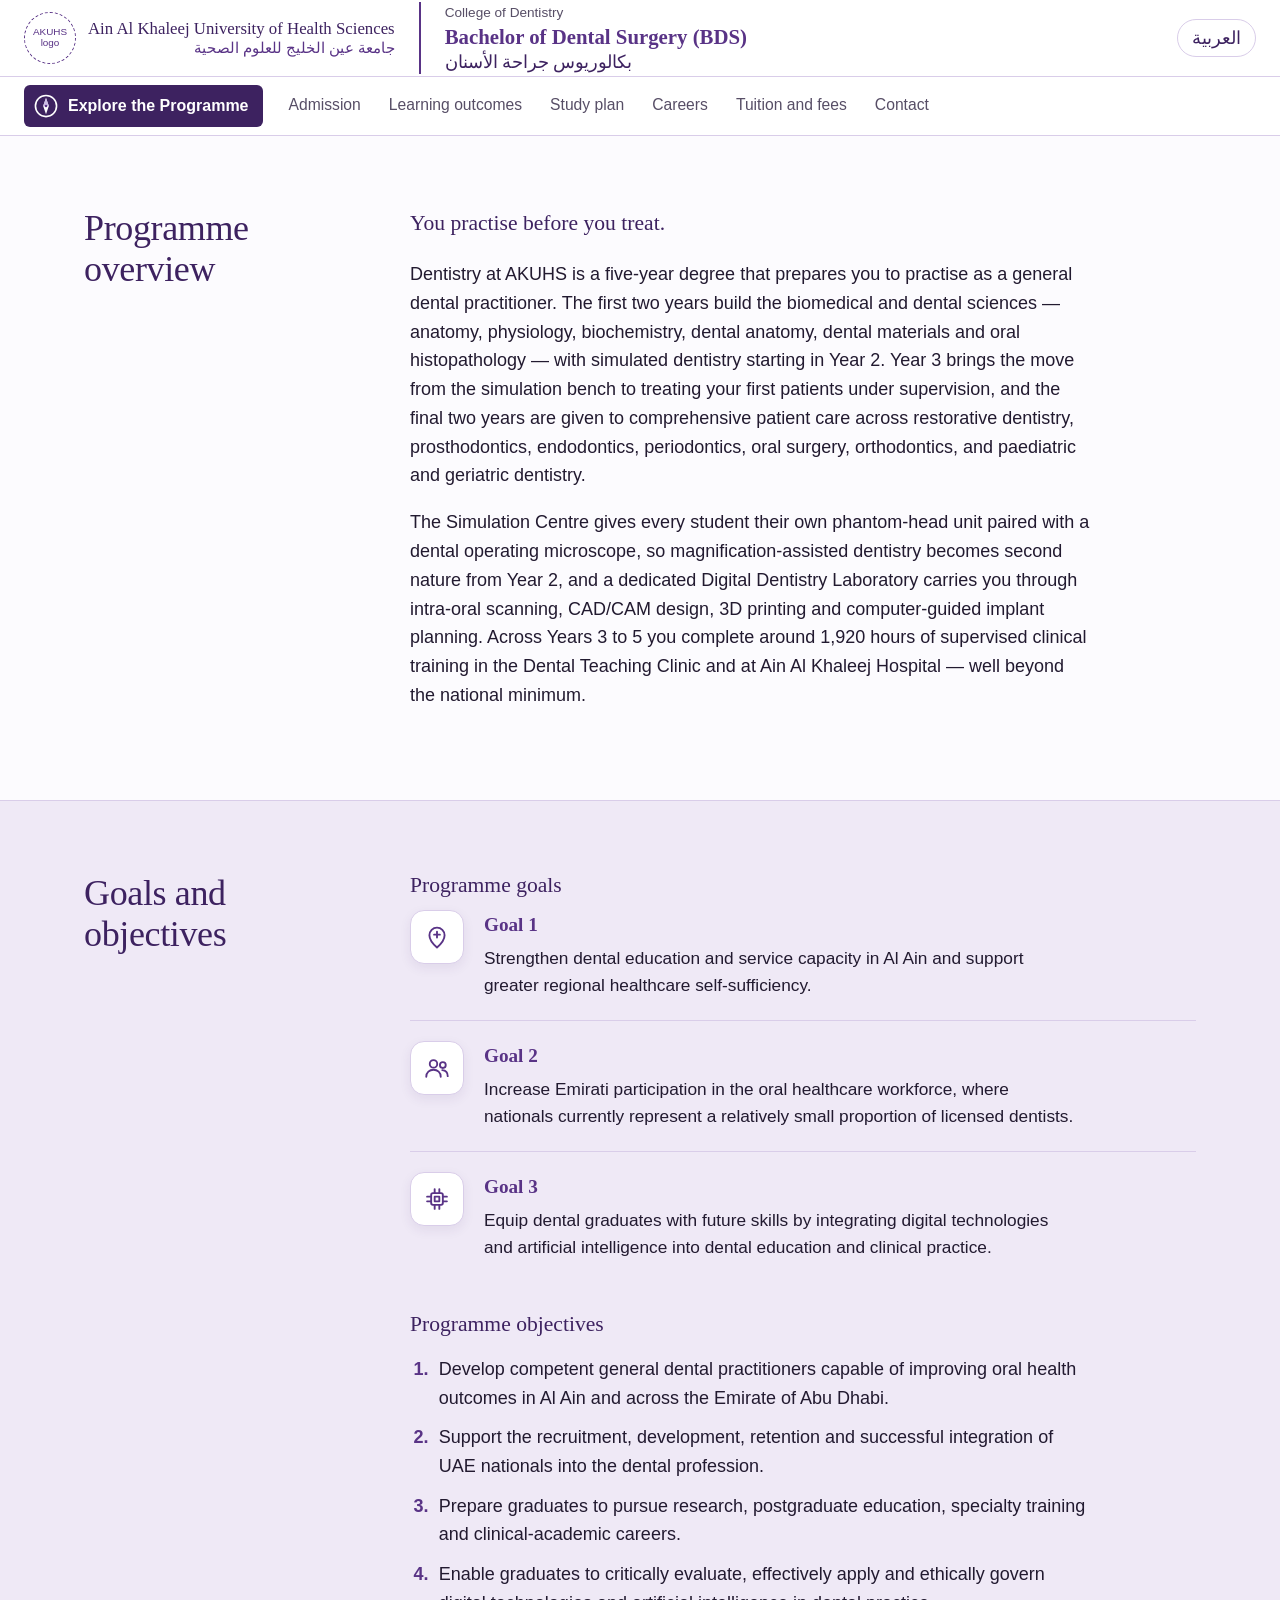
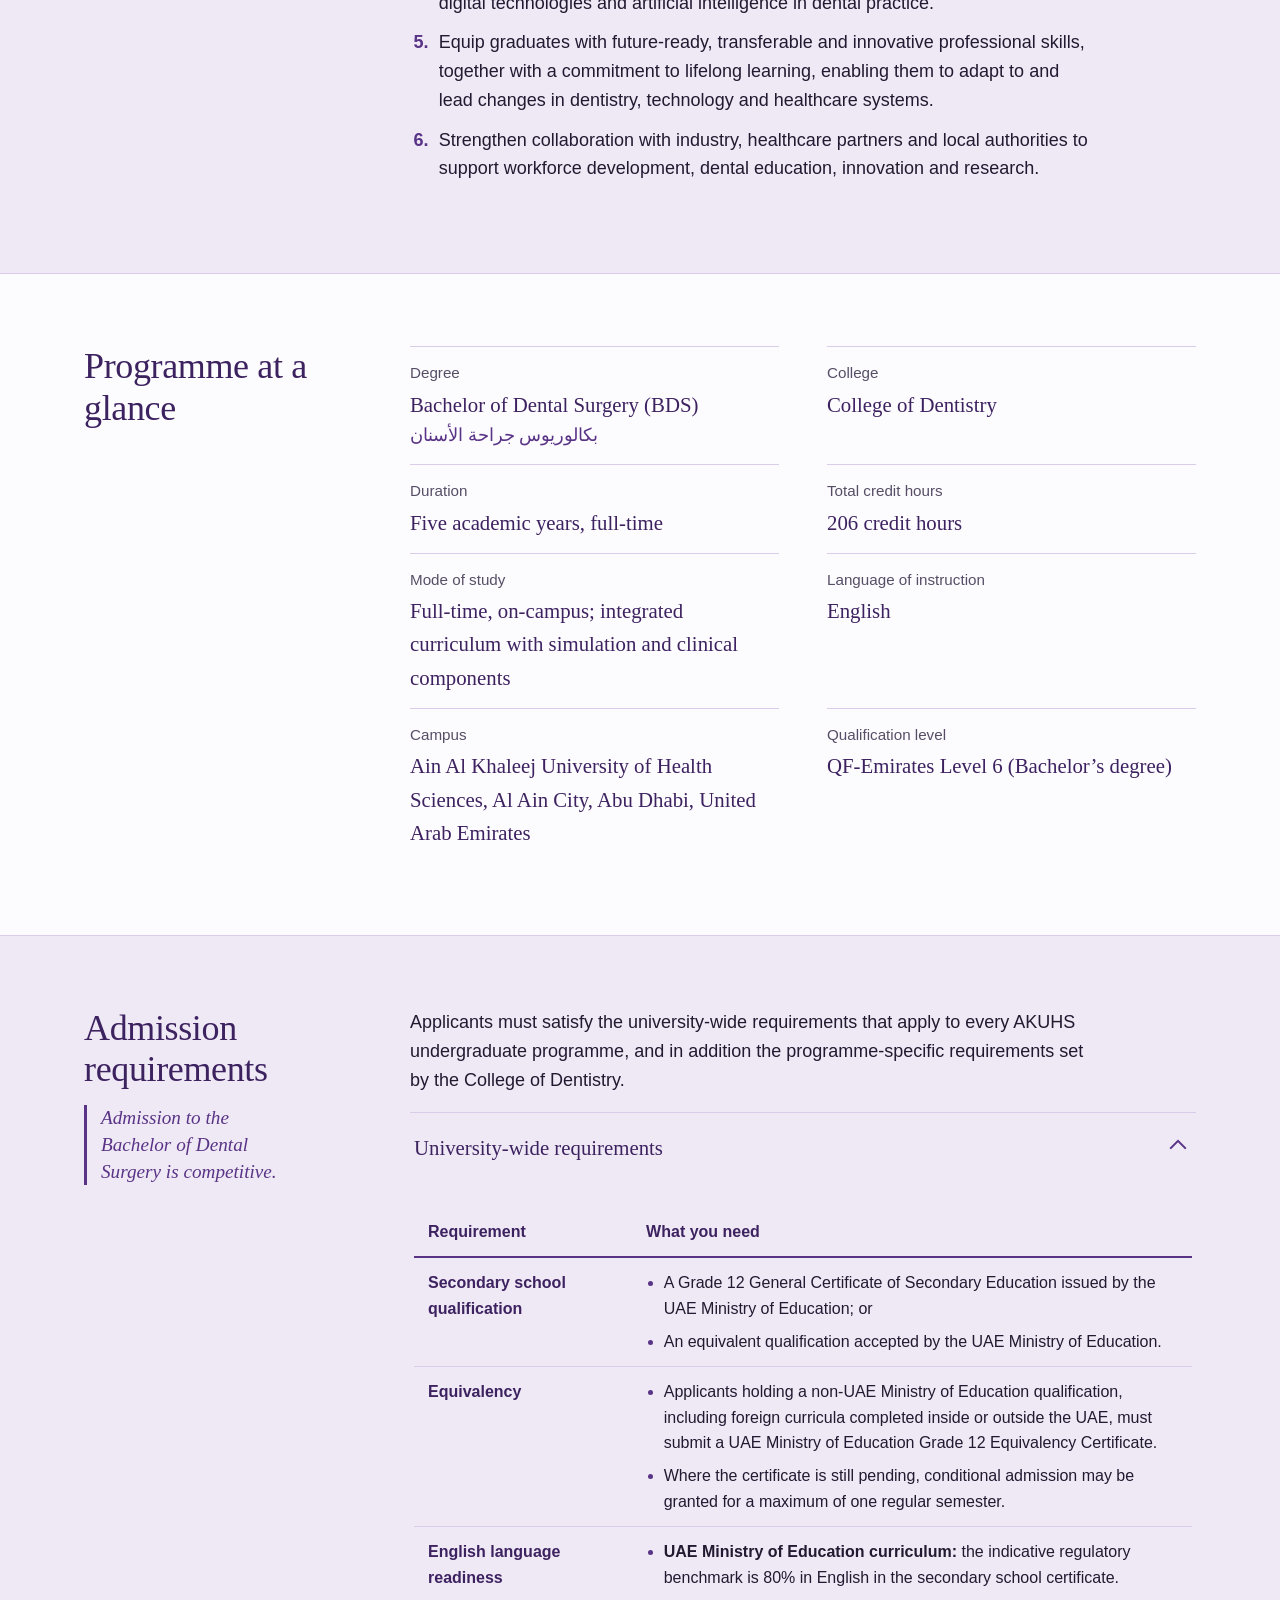
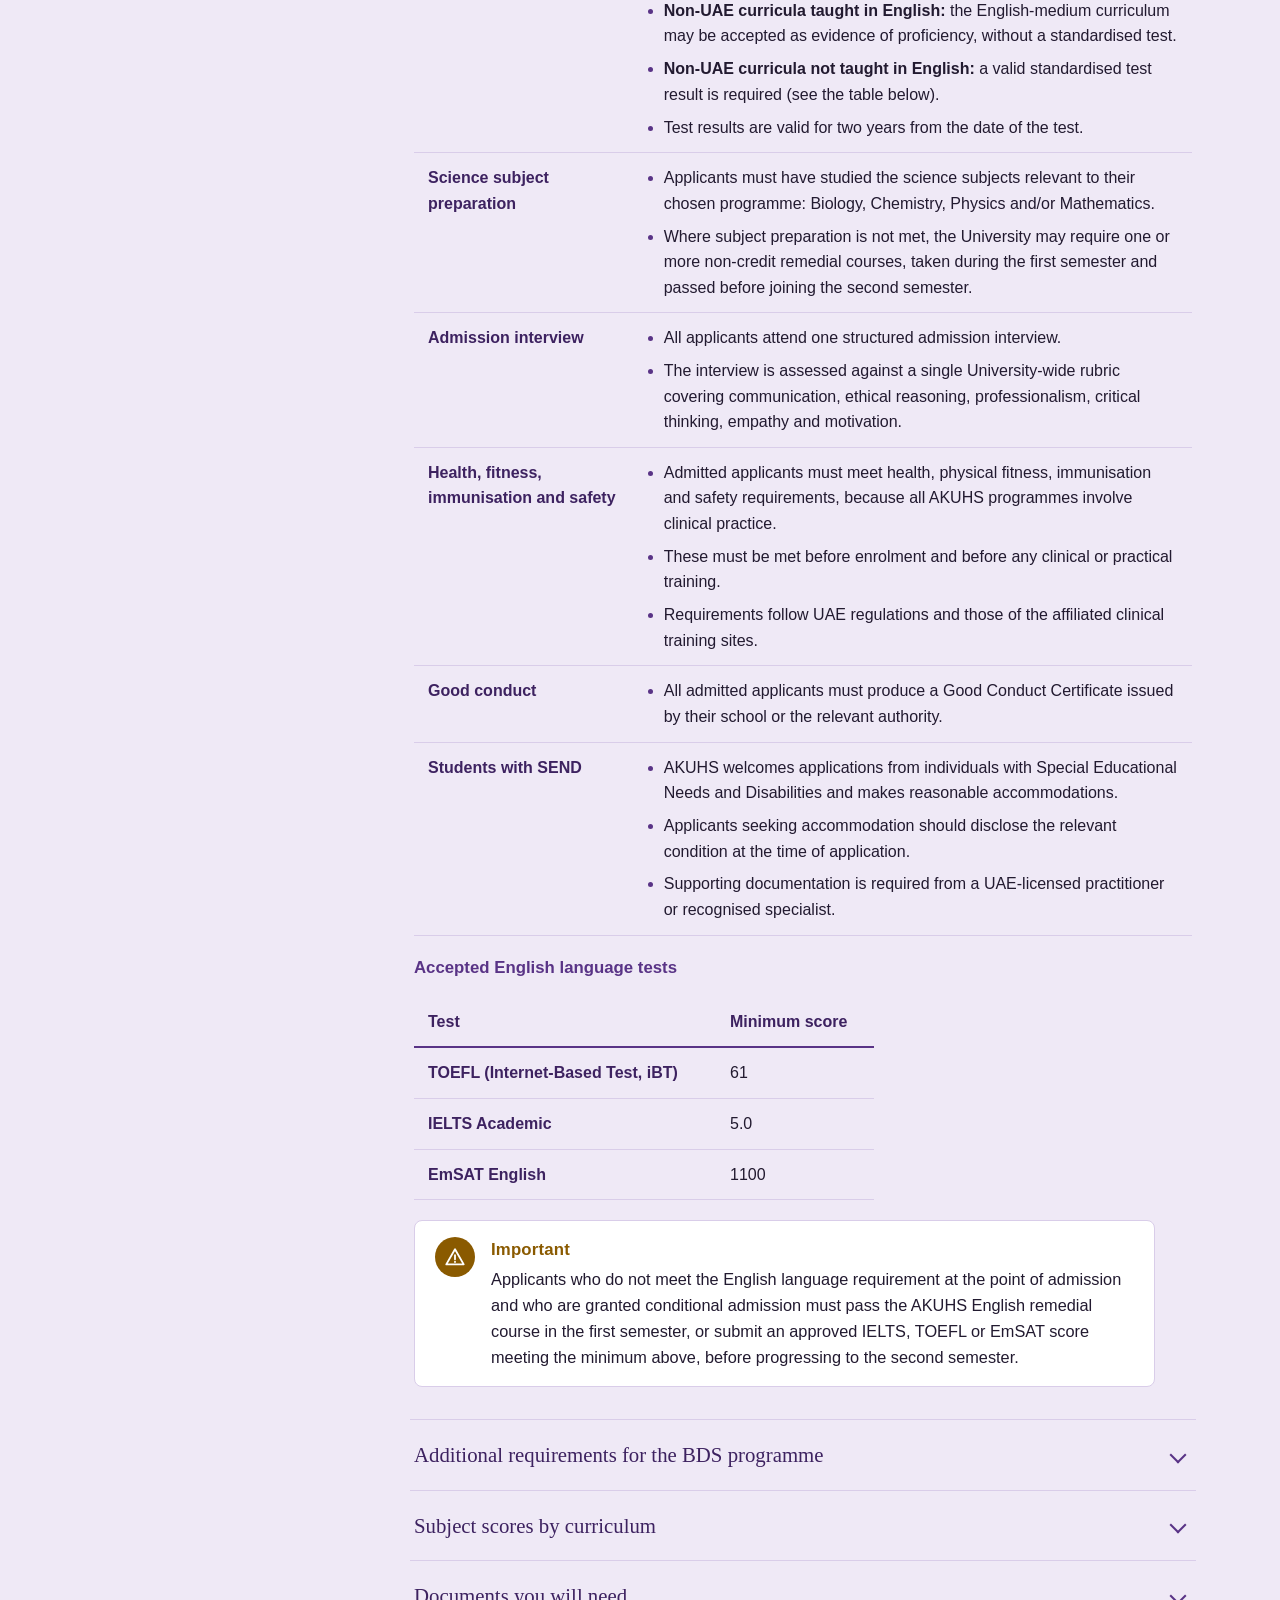
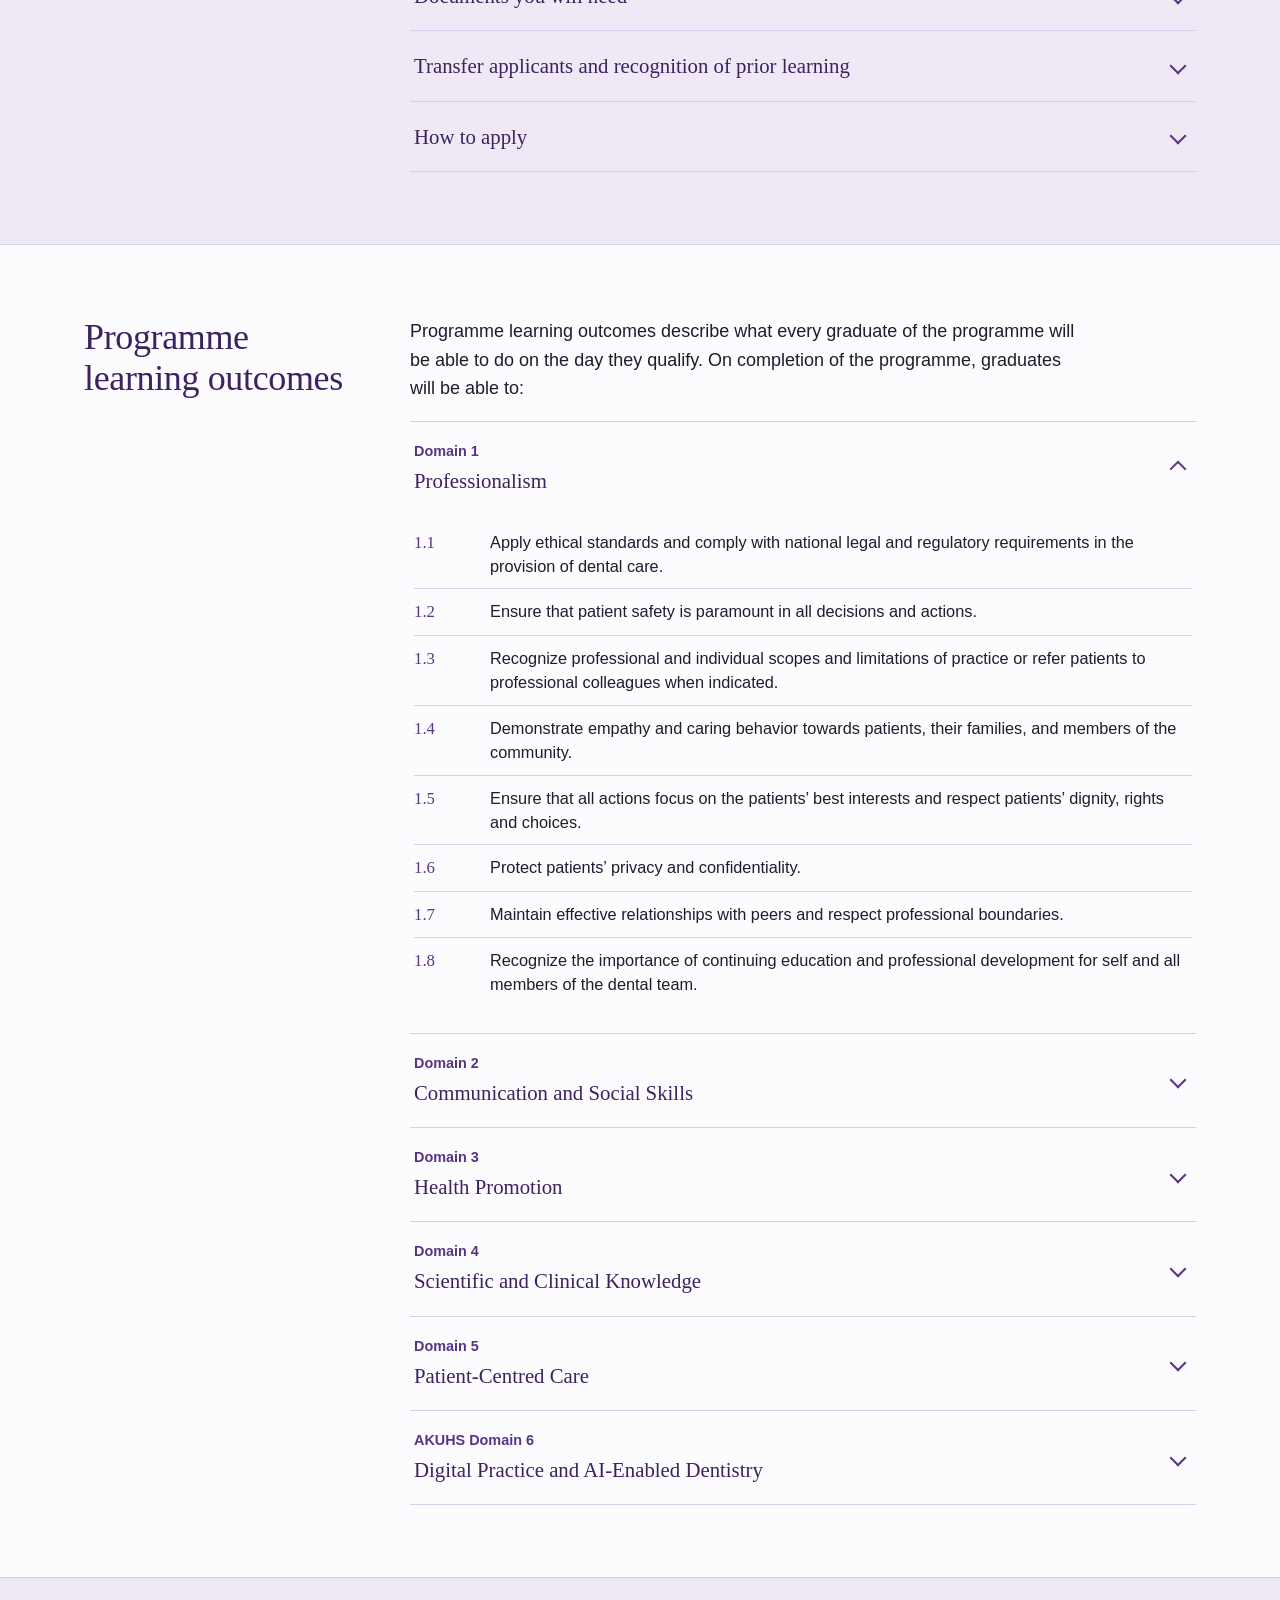
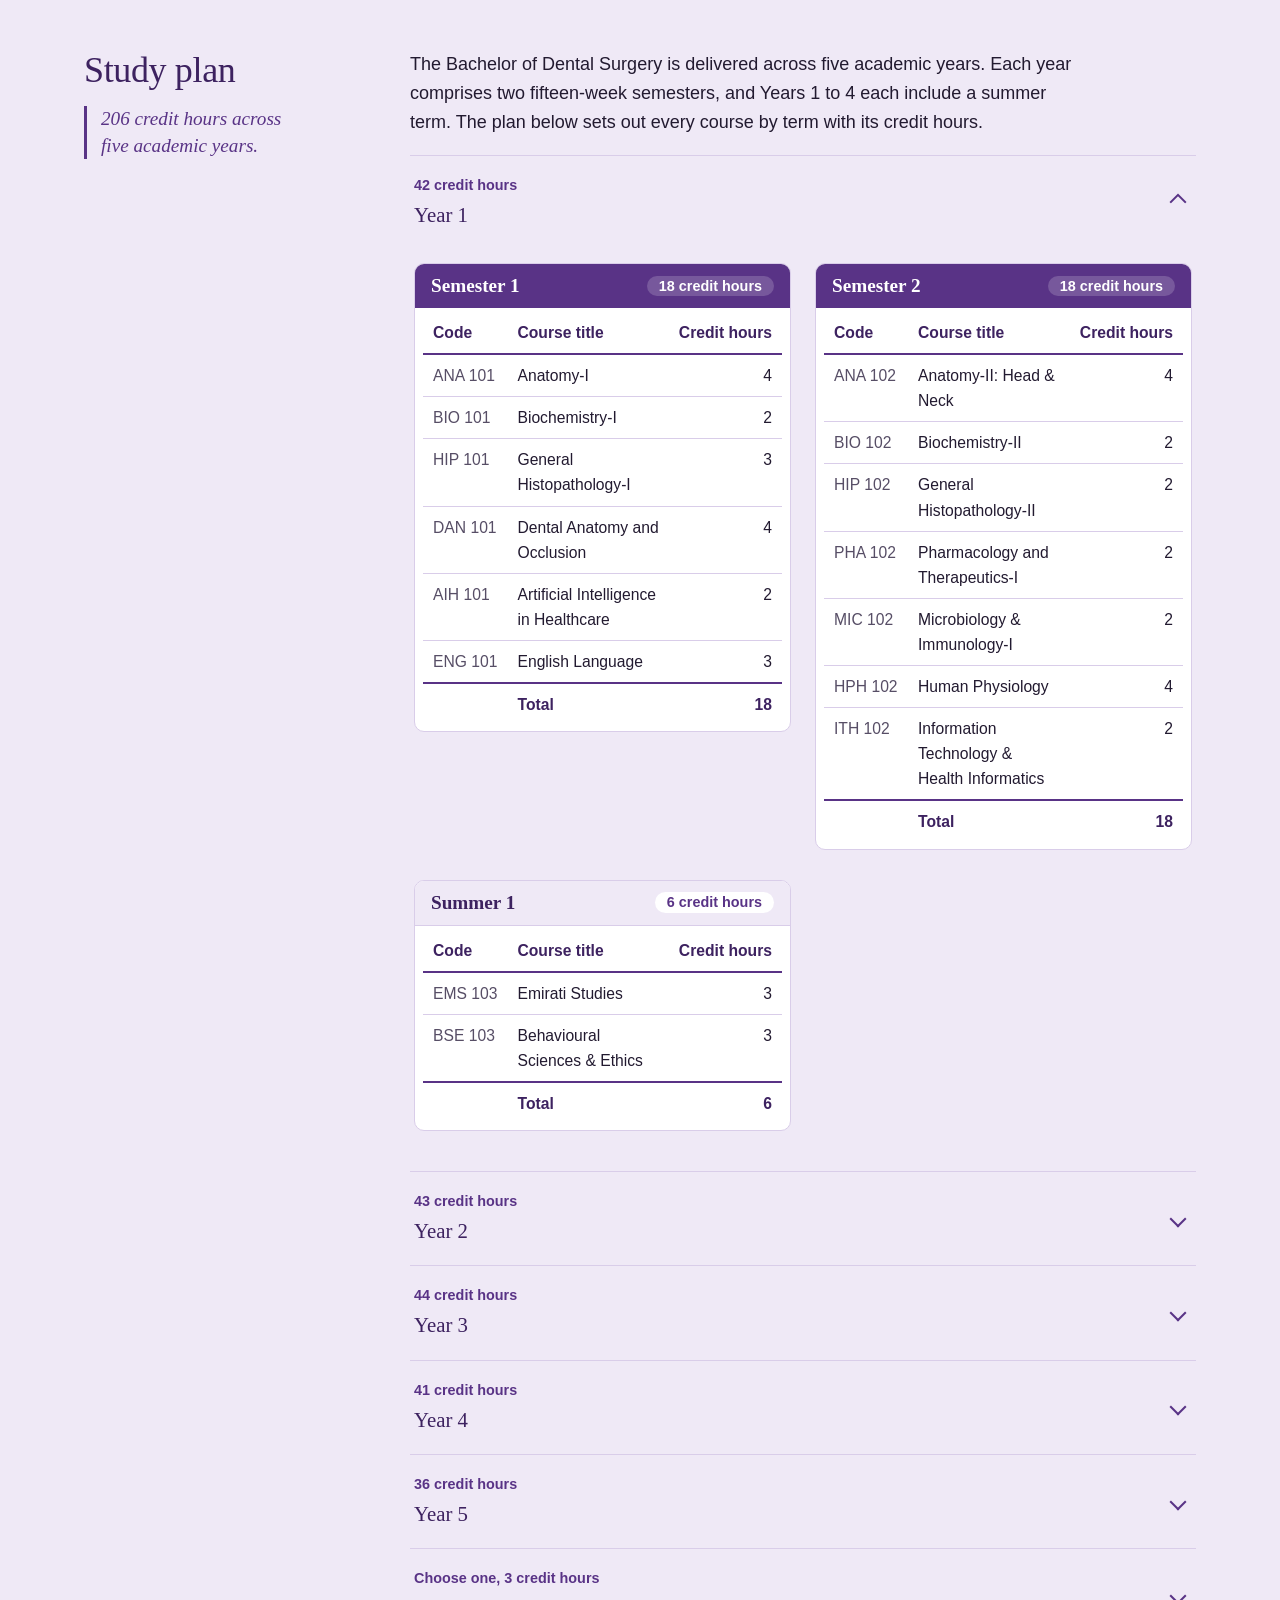
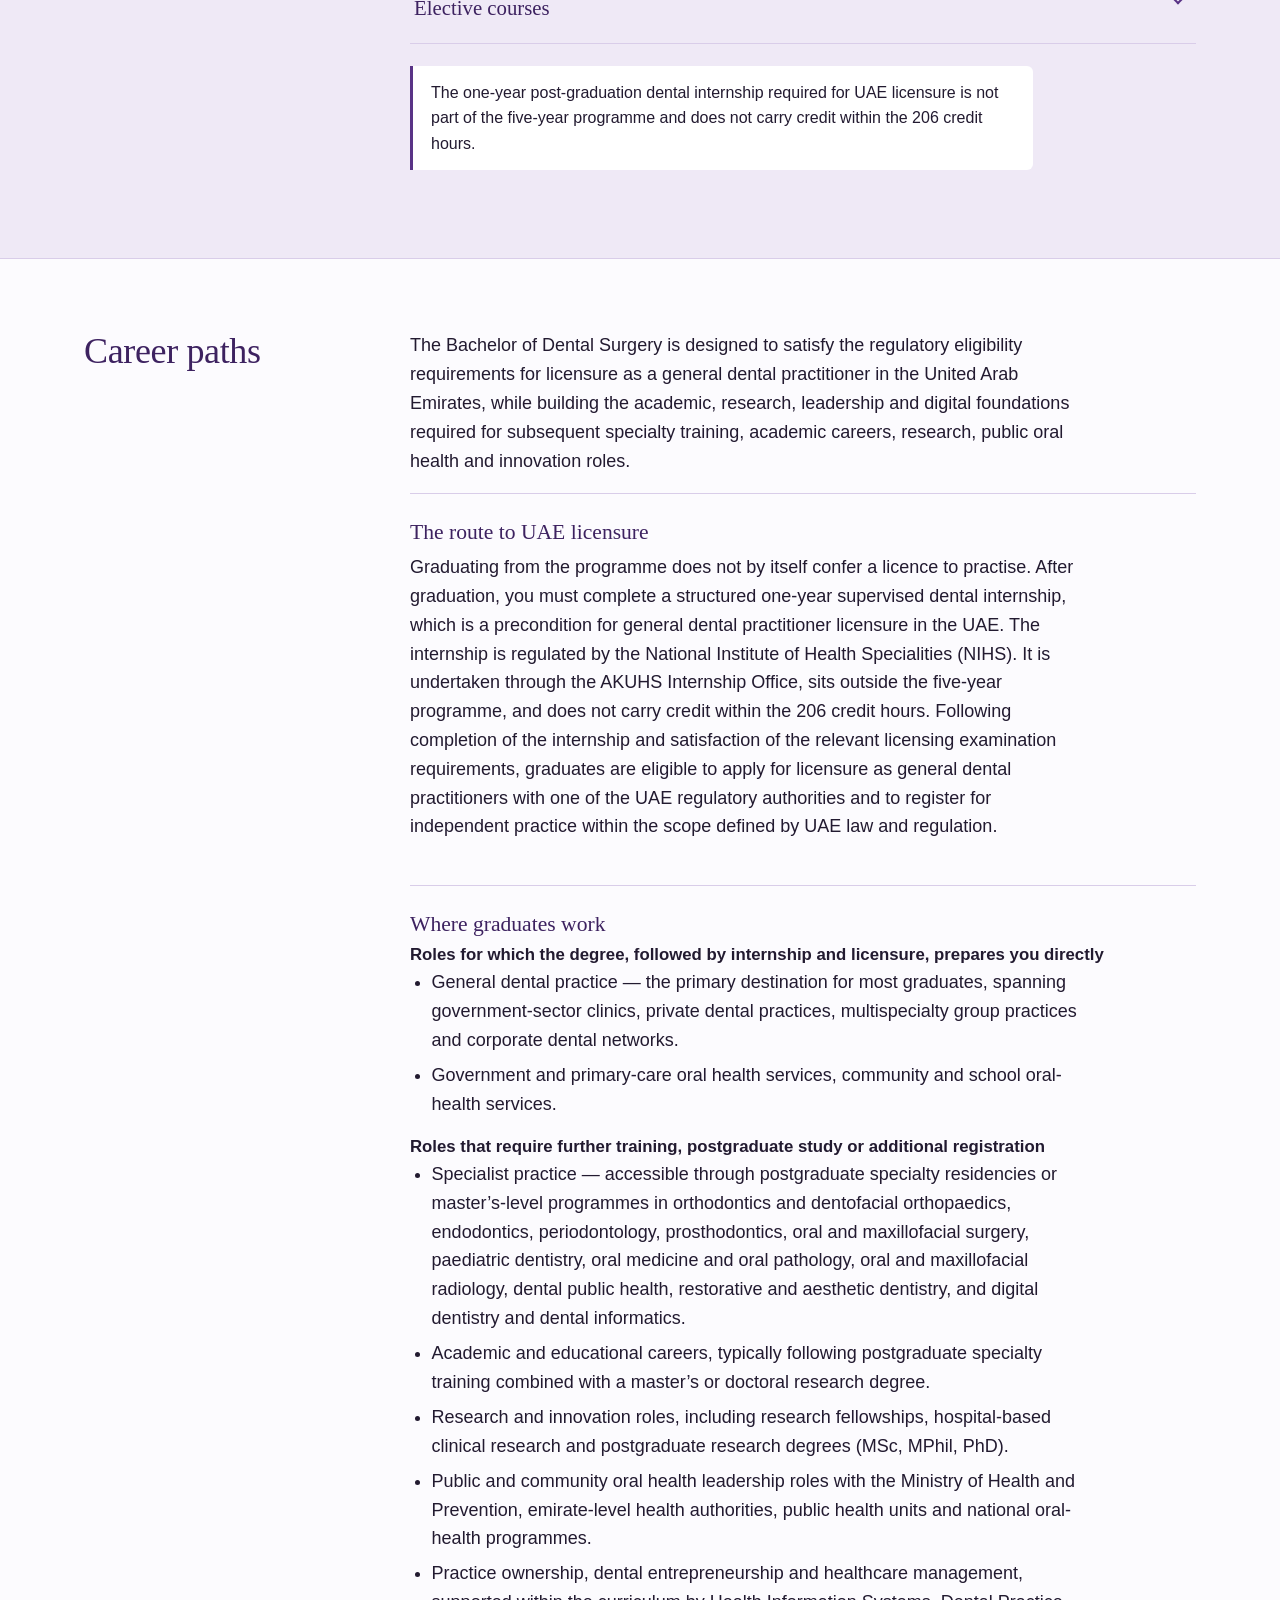
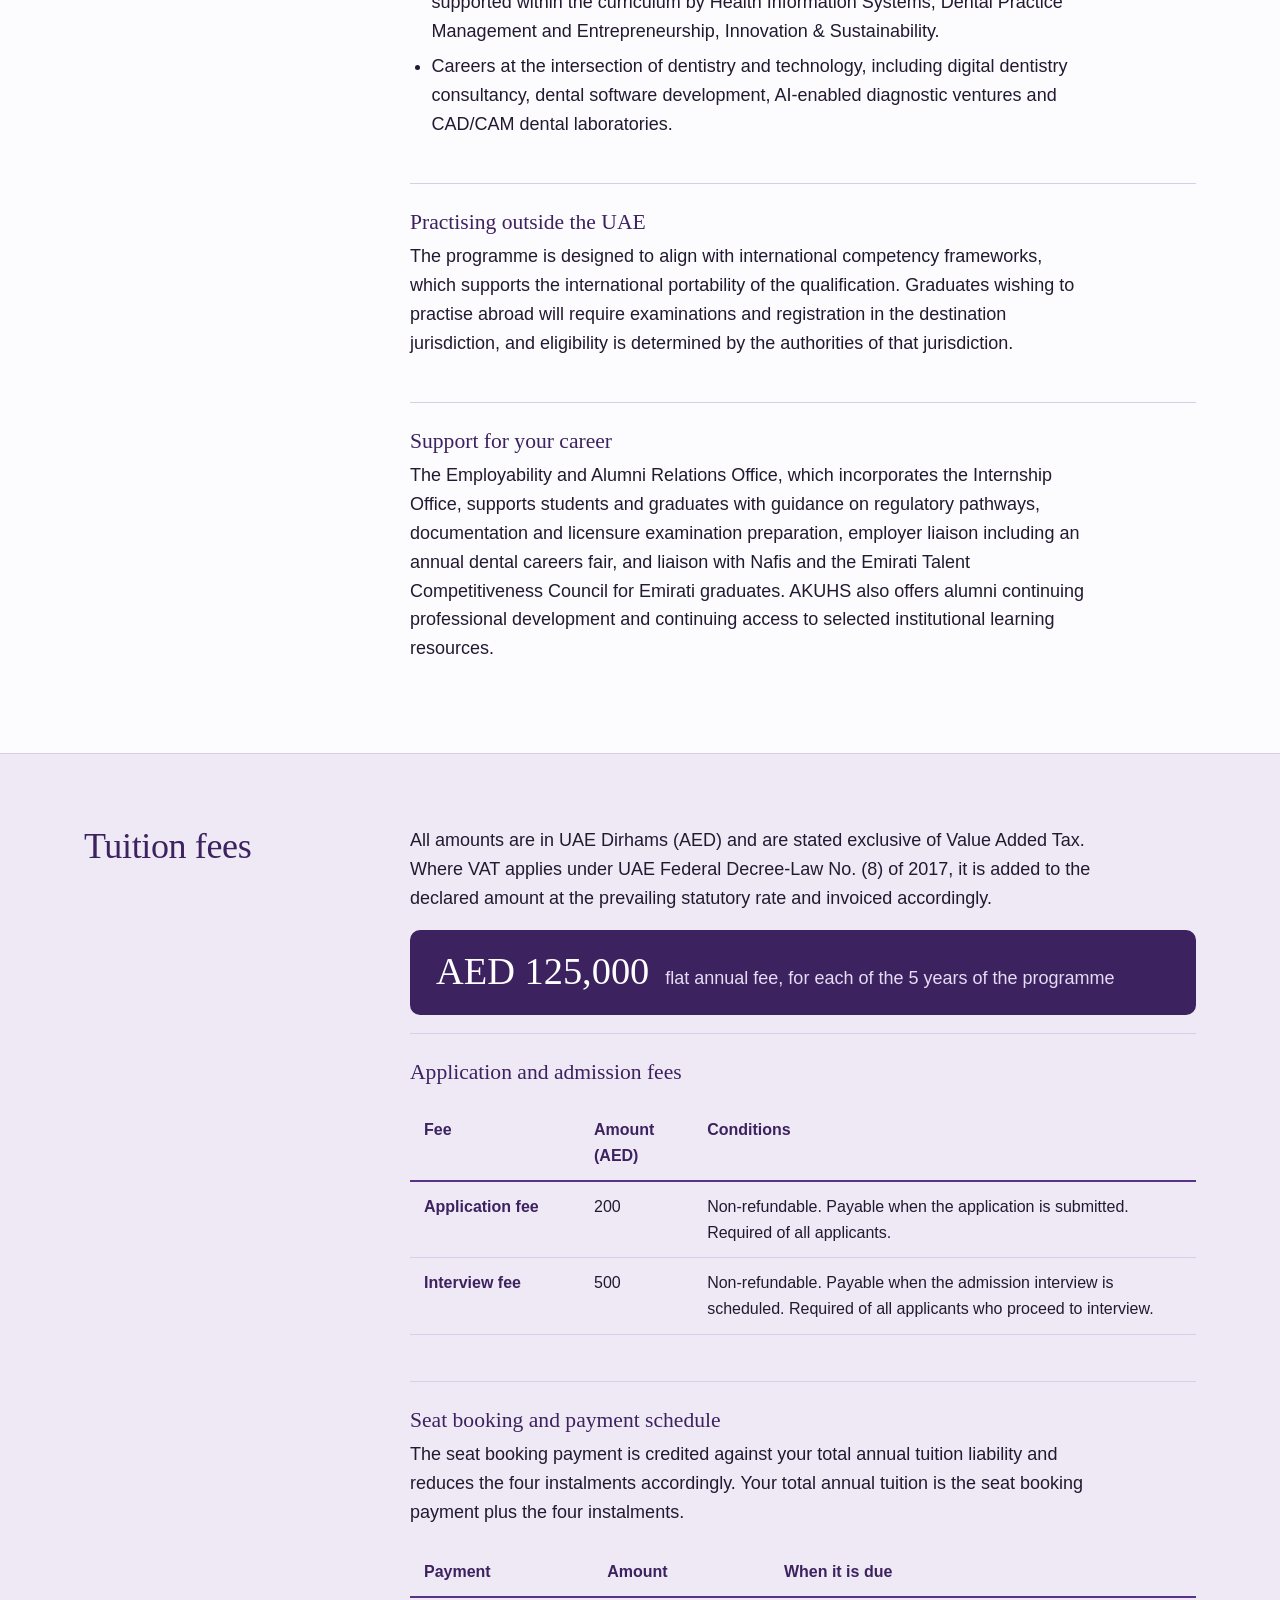
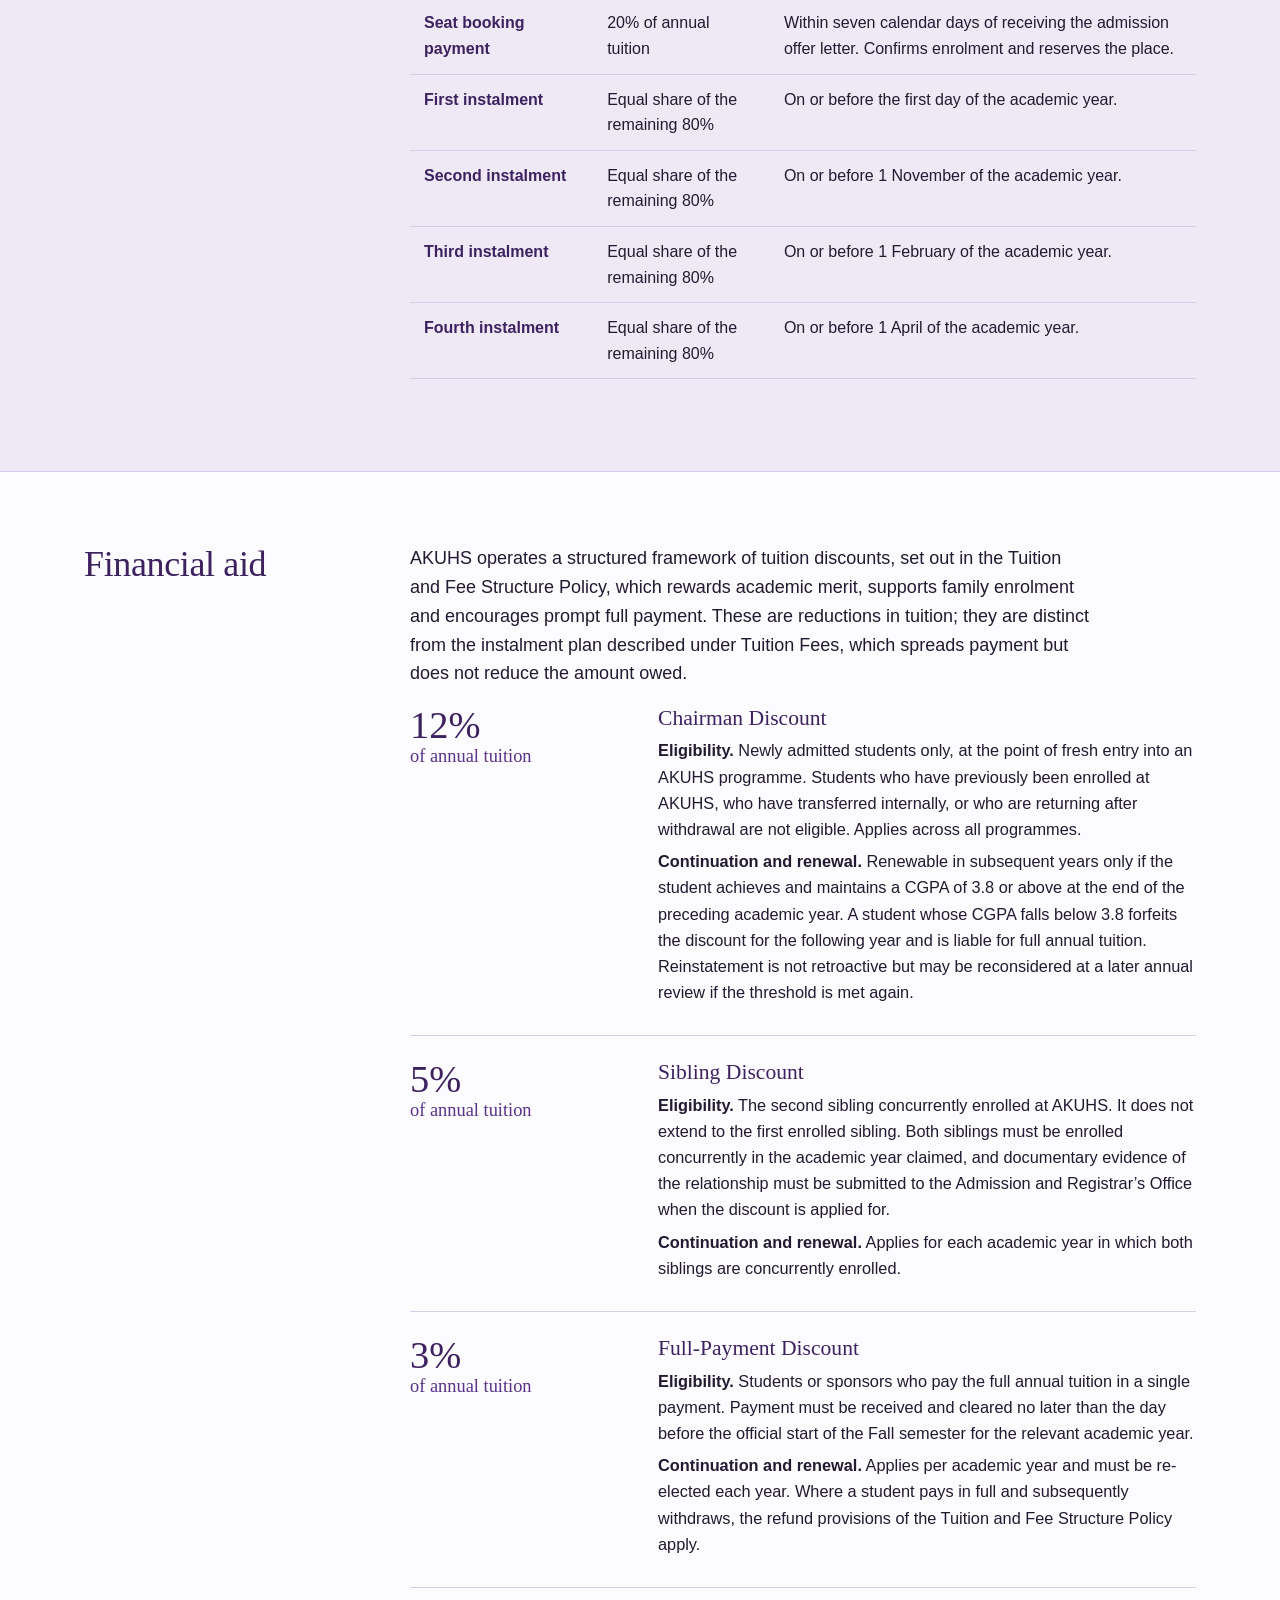
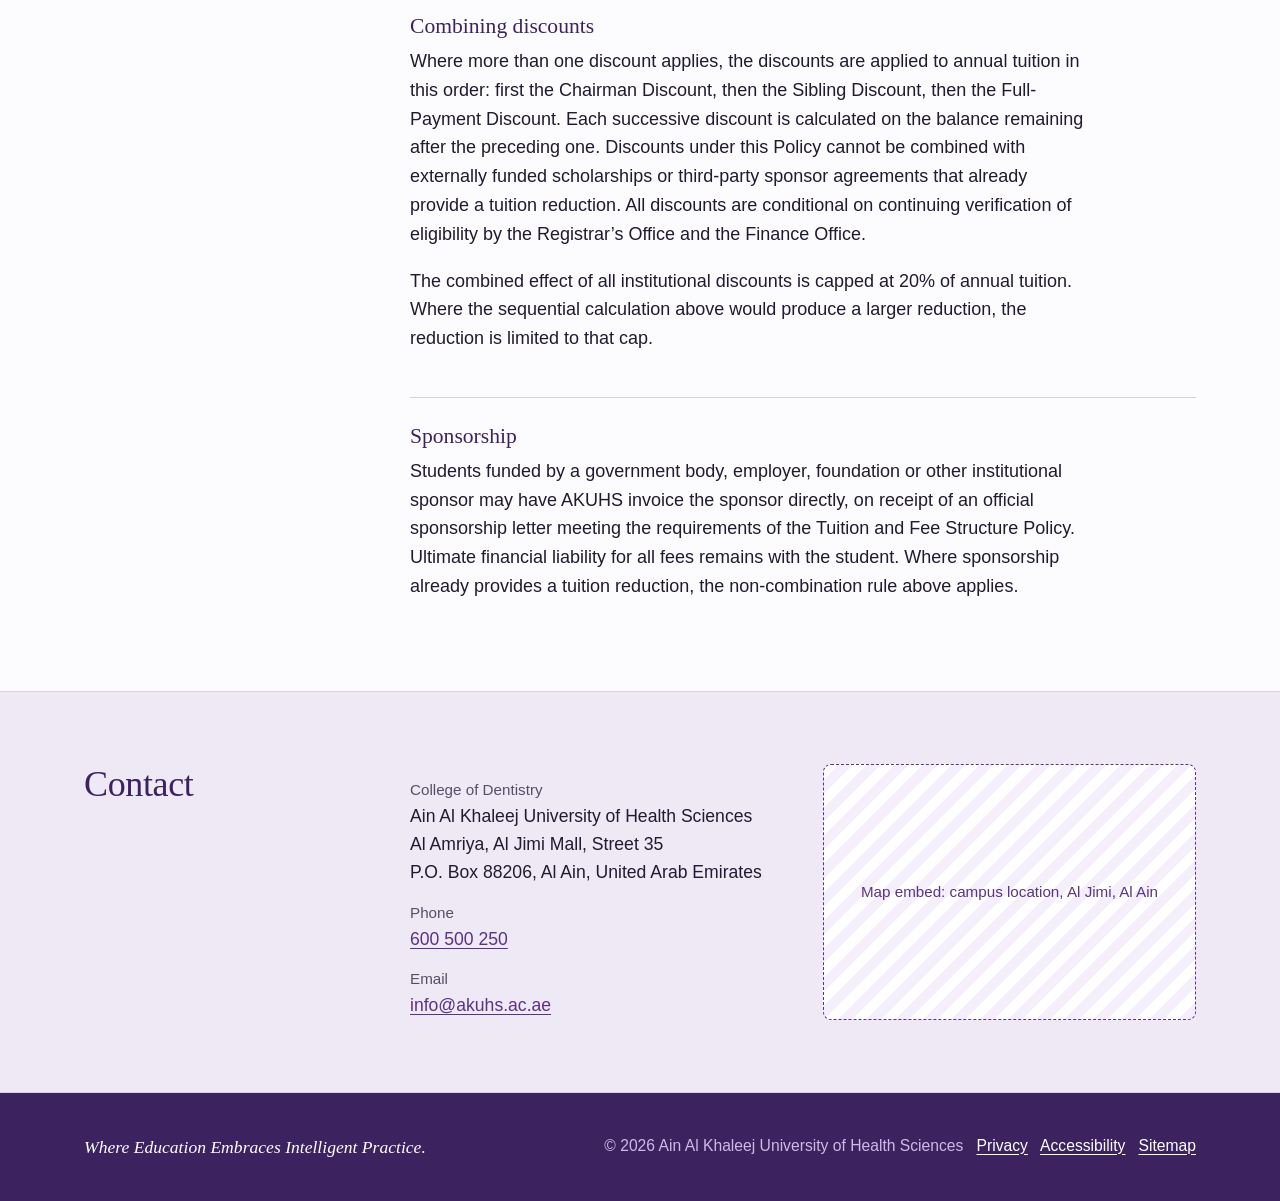
==== commit 651dbf9e: "Add files via upload" ====
--- a/bds.html
+++ b/bds.html
@@ -8,8 +8,8 @@
 <link rel="preconnect" href="https://fonts.googleapis.com">
 <link rel="preconnect" href="https://fonts.gstatic.com" crossorigin>
 <link href="https://fonts.googleapis.com/css2?family=Carlito:ital,wght@0,400;0,700;1,400&family=Spectral:ital,wght@0,400;0,500;0,600;1,400&family=Noto+Naskh+Arabic:wght@500;600&display=swap" rel="stylesheet">
-<link rel="stylesheet" href="assets/site.css">
-<link rel="stylesheet" href="assets/programme.css">
+<link rel="stylesheet" href="site.css">
+<link rel="stylesheet" href="programme.css">
 </head>
 <body>
 <a class="skip" href="#main">Skip to content</a>
--- a/site.css
+++ b/site.css
@@ -0,0 +1,348 @@
+:root{
+  --plum:#3D2260;        /* AKUHS deep purple */
+  --purple:#593386;      /* AKUHS brand purple */
+  --lilac:#EFE9F6;       /* tint for bands */
+  --lilac-line:#D9CDE9;
+  --enamel:#FCFBFE;      /* page */
+  --ink:#221A30;
+  --ink-soft:#574E66;
+  --mint:#1E7A70;        /* used only for status and "ready" marks */
+  --mint-tint:#E3F2EF;
+  --amber:#8A5A00;
+  --amber-tint:#FBF1DC;
+  --body:Calibri,Carlito,"Segoe UI",Arial,sans-serif;
+  --display:Spectral,Georgia,"Times New Roman",serif;
+  --arabic:"Noto Naskh Arabic","Traditional Arabic",Tahoma,serif;
+  --wrap:1160px;
+}
+*{box-sizing:border-box}
+html{scroll-behavior:smooth;scroll-padding-top:84px}
+@media (prefers-reduced-motion:reduce){html{scroll-behavior:auto}}
+body{margin:0;background:var(--enamel);color:var(--ink);font-family:var(--body);font-size:18px;line-height:1.6;-webkit-text-size-adjust:100%}
+img,svg{max-width:100%}
+a{color:var(--purple);text-underline-offset:3px}
+a:hover{color:var(--plum)}
+a:focus-visible,button:focus-visible,summary:focus-visible{outline:3px solid #B79BE0;outline-offset:3px;border-radius:3px}
+h1,h2,h3,h4{font-family:var(--display);font-weight:500;color:var(--plum);line-height:1.15;margin:0}
+h2{font-size:clamp(1.7rem,3vw,2.25rem);letter-spacing:-.01em}
+h3{font-size:1.35rem;margin-bottom:.4rem}
+h4{font-family:var(--body);font-weight:700;font-size:1.05rem;color:var(--ink);margin-bottom:.25rem}
+p{margin:0 0 1em;max-width:68ch}
+ul{margin:0 0 1em;padding-left:1.2em;max-width:68ch}
+li{margin-bottom:.35em}
+.wrap{max-width:var(--wrap);margin:0 auto;padding:0 24px}
+.skip{position:absolute;left:-999px;top:0;background:#fff;padding:10px 16px;z-index:100}
+.skip:focus{left:12px;top:12px}
+
+/* University bar */
+.unibar{background:#fff;border-bottom:1px solid var(--lilac-line)}
+.unibar .wrap{display:flex;align-items:center;gap:24px;min-height:76px;max-width:1340px}
+.uninav a,.college-id h1{white-space:nowrap}
+@media (min-width:901px){.brand-name{white-space:nowrap}}
+.brand{display:flex;align-items:center;gap:12px;text-decoration:none;color:var(--plum)}
+.college-id{margin-right:auto;padding-left:24px;border-left:2px solid var(--purple)}
+.college-id h1{font-size:1.45rem;line-height:1.15;color:var(--purple);font-weight:600}
+.college-id p{margin:2px 0 0;max-width:none;font-family:var(--arabic);font-size:1.1rem;line-height:1.3;color:var(--plum);text-align:left}
+.logo-slot{width:52px;height:52px;border:1.5px dashed var(--purple);border-radius:50%;display:grid;place-items:center;font-size:.62rem;line-height:1.1;text-align:center;color:var(--purple)}
+.brand-name{font-family:var(--display);font-size:1.05rem;line-height:1.2}
+.brand-name span{display:block;font-family:var(--arabic);font-size:.95rem;color:var(--purple)}
+.uninav{display:flex;gap:18px;list-style:none;margin:0;padding:0;max-width:none;font-size:1rem}
+.uninav li{margin:0}
+.uninav a{text-decoration:none;color:var(--ink)}
+.uninav a[aria-current]{color:var(--purple);font-weight:700;border-bottom:2px solid var(--purple);padding-bottom:4px}
+.lang{font-family:var(--arabic);text-decoration:none;border:1px solid var(--lilac-line);padding:4px 14px;border-radius:999px;color:var(--plum)}
+@media (max-width:1300px){.uninav{display:none}}
+@media (max-width:860px){.arch-col{display:none}}
+@media (max-width:900px){.unibar .wrap{flex-wrap:wrap;gap:10px 16px;padding-top:10px;padding-bottom:10px}.brand{flex:1;min-width:0}.college-id{order:3;flex:0 0 100%;margin:0;padding:8px 0 0;border-left:0;border-top:1px solid var(--lilac-line);display:flex;align-items:baseline;gap:12px}.college-id p{margin:0}}
+@media (max-width:520px){.brand-name span{display:none}}
+
+.actions{display:flex;flex-wrap:wrap;gap:14px;margin-top:30px}
+.btn{display:inline-block;padding:13px 24px;border-radius:6px;text-decoration:none;font-weight:700;font-size:1.02rem}
+/* Status strip */
+.status{background:var(--amber-tint);border-bottom:1px solid #EBD9AE;font-size:.98rem;color:#4A3300}
+.status .wrap{padding-top:14px;padding-bottom:14px}
+.status p{max-width:none;margin:0}
+.status strong{color:var(--amber)}
+
+/* In-page navigation: one Explore menu + the section links */
+.subnav{position:sticky;top:0;z-index:30;background:#fff;border-bottom:1px solid var(--lilac-line)}
+.subnav .wrap{display:flex;align-items:stretch;gap:6px;position:relative;max-width:1340px}
+.explore-btn{flex:none;align-self:center;display:inline-flex;align-items:center;gap:9px;font:700 1rem var(--body);color:#fff;background:var(--purple);border:0;border-radius:6px;padding:8px 14px 8px 9px;margin-right:8px;cursor:pointer}
+.explore-btn:hover,.explore-btn.on{background:var(--plum)}
+.explore-btn svg{width:26px;height:26px;flex:none}
+.explore-btn .needle{transform-origin:16px 16px;transition:transform .35s ease}
+.explore-btn[aria-expanded="true"] .needle{transform:rotate(90deg)}
+.explore-btn .chev{width:12px;height:12px;transition:transform .2s ease}
+.explore-btn[aria-expanded="true"] .chev{transform:rotate(180deg)}
+@media (prefers-reduced-motion:reduce){.explore-btn .needle,.explore-btn .chev{transition:none}}
+.menu-btn{flex:none;display:inline-flex;align-items:center;gap:7px;background:none;border:0;border-bottom:3px solid transparent;padding:15px 12px;margin:0;font:400 .98rem/1.6 var(--body);color:var(--ink-soft);cursor:pointer;white-space:nowrap}
+.menu-btn:hover,.menu-btn.on,.menu-btn[aria-expanded="true"]{color:var(--plum);border-bottom-color:var(--purple)}
+.menu-btn .chev{width:11px;height:11px;transition:transform .2s ease}
+.menu-btn[aria-expanded="true"] .chev{transform:rotate(180deg)}
+.prog-panel{width:320px}
+.ayear{display:inline-block;margin:6px 0 0;padding:3px 20px;font-family:var(--display);font-size:1.15rem !important;border-radius:999px;background:var(--purple);color:#fff;font-weight:700;font-size:.98rem}
+.pubs{list-style:none;padding:0;margin:14px 0 10px;max-width:none}
+.pubs li{display:block;padding:14px 16px;margin:0 0 10px;background:#fff;border:1px solid var(--lilac-line);border-left:3px solid var(--purple);border-radius:6px;font-size:1rem;line-height:1.45}
+.pubs .py{font-family:var(--display);font-size:1.15rem;color:var(--purple)}
+.pubs b{color:var(--plum)}
+.pubs .ghostpub{border-style:dashed;border-left-style:solid;border-left-color:var(--lilac-line);color:#9A8FB0}
+.pubs .ghostpub b,.pubs .ghostpub .py{color:#9A8FB0}
+.rsub{padding:26px 0;border-top:1px solid var(--lilac-line)}
+.rsub:first-child{border-top:0;padding-top:0}
+.rsub:last-child{padding-bottom:0}
+.rsub h3{margin-bottom:.5rem}
+.rsub .tags{margin-bottom:0}
+.prog-panel a{align-items:center}
+.subnav ul.strip{flex:1;min-width:0;display:flex;gap:4px;list-style:none;margin:0;padding:0;max-width:none;overflow-x:auto;scrollbar-width:thin}
+.strip li{margin:0;flex:none;display:flex;align-items:stretch}
+.strip a{display:block;padding:15px 12px;text-decoration:none;color:var(--ink-soft);font-size:.98rem;border-bottom:3px solid transparent;white-space:nowrap}
+.strip a:hover,.strip a.on{color:var(--plum);border-bottom-color:var(--purple)}
+.explore-panel{position:absolute;left:24px;top:100%;width:340px;max-width:calc(100vw - 48px);background:#fff;border:1px solid var(--lilac-line);border-top:3px solid var(--purple);border-radius:0 0 10px 10px;
+  box-shadow:0 18px 40px rgba(61,34,96,.18);padding:10px 12px 12px}
+.explore-panel[hidden]{display:none}
+.explore-panel ul{list-style:none;margin:0;padding:0;max-width:none}
+.explore-panel li{margin:0}
+.explore-panel a{display:flex;gap:12px;align-items:flex-start;padding:10px;border-radius:6px;text-decoration:none;color:var(--ink);line-height:1.3}
+.explore-panel a svg{width:22px;height:22px;flex:none;margin-top:1px;fill:none;stroke:var(--purple);stroke-width:1.6;stroke-linejoin:round;stroke-linecap:round}
+.explore-panel a span span{display:block;font-size:.9rem;color:var(--ink-soft);font-weight:400}
+.explore-panel a:hover,.explore-panel a.on{background:var(--lilac);color:var(--plum)}
+.explore-panel a.on{font-weight:700}
+@media (max-width:520px){.explore-btn .lbl{display:none}.explore-btn{padding-right:10px}}
+
+/* Section frame: title rail + content */
+.sec{padding:72px 0;border-bottom:1px solid var(--lilac-line)}
+.sec.tint{background:var(--lilac)}
+.frame{display:grid;grid-template-columns:270px 1fr;gap:56px}
+.frame>*,.two>*,.contact>*,.dean>*,.fac>*{min-width:0}
+.rail h2,.rail .title{position:sticky;top:84px}
+.rail h1{font-size:clamp(2rem,3.4vw,2.6rem);letter-spacing:-.015em}
+.rail .ar{font-family:var(--arabic);font-size:1.3rem;color:var(--purple);margin:0 0 4px;text-align:left}
+.rail .title .sub{font-size:1.1rem}
+.rail .title h2{position:static}
+.rail .creed{font-family:var(--display);font-style:italic;font-size:1.2rem;line-height:1.4;color:var(--purple);margin:14px 0 0;padding-left:14px;border-left:3px solid var(--purple);max-width:22ch}
+.rail .sub{font-size:1rem;color:var(--ink-soft);margin-top:10px;max-width:24ch}
+@media (max-width:900px){.frame{grid-template-columns:1fr;gap:20px}.rail h2,.rail .title{position:static}.sec{padding:48px 0}}
+
+/* Facts */
+.facts{display:grid;grid-template-columns:repeat(2,1fr);gap:0 48px;margin:0}
+.facts div{padding:14px 0;border-top:1px solid var(--lilac-line)}
+.facts dt{font-size:.95rem;color:var(--ink-soft)}
+.facts dd{margin:2px 0 0;font-family:var(--display);font-size:1.3rem;color:var(--plum)}
+@media (max-width:640px){.facts{grid-template-columns:1fr}}
+
+/* Statement pair */
+.pair{display:grid;grid-template-columns:1fr 1fr;gap:32px;margin:28px 0 8px}
+.pair blockquote{margin:0;padding:0 0 0 20px;border-left:3px solid var(--purple);font-family:var(--display);font-size:1.22rem;line-height:1.45;color:var(--plum)}
+.pair cite{display:block;font-family:var(--body);font-style:normal;font-size:.95rem;color:var(--ink-soft);margin-bottom:6px}
+@media (max-width:700px){.pair{grid-template-columns:1fr}}
+
+/* Dean */
+.dean{display:grid;grid-template-columns:240px 1fr;gap:44px;align-items:start}
+.portrait{aspect-ratio:4/5;border-radius:8px;display:grid;place-items:center;text-align:center;color:var(--purple);font-size:.92rem;padding:16px;
+  background:repeating-linear-gradient(135deg,#fff 0 10px,#F4EFFA 10px 20px);border:1.5px dashed var(--purple)}
+.dean-id{margin-top:14px;font-size:.98rem;color:var(--ink-soft)}
+.dean-id strong{display:block;font-family:var(--display);font-weight:500;font-size:1.2rem;color:var(--plum)}
+.bio-btn{display:inline-flex;align-items:center;gap:10px;margin-top:16px;padding:9px 18px 9px 14px;border:0;border-radius:999px;background:var(--plum);color:#fff;font:700 1rem var(--body);cursor:pointer;box-shadow:0 0 0 4px #fff,0 0 0 5.5px var(--purple)}
+.bio-btn:hover{background:var(--purple)}
+.bio-btn svg{width:20px;height:20px;fill:none;stroke:#fff;stroke-width:1.7;stroke-linejoin:round;stroke-linecap:round}
+.bio{border:0;border-radius:12px;padding:0;width:min(680px,calc(100vw - 32px));max-height:calc(100vh - 48px);color:var(--ink);box-shadow:0 30px 80px rgba(34,26,48,.45)}
+.bio::backdrop{background:rgba(61,34,96,.55)}
+.bio-head{background:var(--plum);color:#E6DCF3;padding:26px 32px 22px;position:relative}
+.bio-head h3{color:#fff;font-size:1.6rem;margin:0 0 2px}
+.bio-head p{margin:0;max-width:none}
+.bio-close{position:absolute;top:14px;right:14px;width:38px;height:38px;border-radius:50%;border:1.5px solid #B79BE0;background:transparent;color:#fff;font-size:1.3rem;line-height:1;cursor:pointer}
+.bio-close:hover{background:rgba(255,255,255,.12)}
+.bio-body{padding:24px 32px 30px;overflow:auto}
+.bio-body p{font-size:1.05rem}
+.bio-body dl{margin:18px 0 0;display:grid;grid-template-columns:150px 1fr;gap:0}
+.bio-body dt,.bio-body dd{padding:12px 0;border-top:1px solid var(--lilac-line);margin:0}
+.bio-body dt{font-weight:700;color:var(--purple)}
+@media (max-width:560px){.bio-body dl{grid-template-columns:1fr}.bio-body dd{border-top:0;padding-top:0}.bio-head,.bio-body{padding-left:22px;padding-right:22px}}
+.dean-links{display:flex;gap:10px;list-style:none;margin:30px 0 0;padding:0;max-width:none}
+.dean-links li{margin:0}
+.dean-links a{display:grid;place-items:center;width:42px;height:42px;border-radius:50%;border:1.5px solid var(--purple);color:var(--purple);background:#fff;transition:background .15s,color .15s}
+.dean-links a:hover{background:var(--purple);color:#fff}
+.dean-links svg{width:21px;height:21px;fill:currentColor}
+.dean-links svg.line{fill:none;stroke:currentColor;stroke-width:1.9}
+.letter p{font-size:1.1rem}
+.letter p:first-child{font-family:var(--display);font-size:1.5rem;line-height:1.35;color:var(--plum)}
+.sign{font-family:var(--display);font-style:italic;font-size:1.25rem;color:var(--plum);margin-top:8px}
+@media (max-width:760px){.dean{grid-template-columns:1fr}.portrait{max-width:220px}}
+
+/* Pathway (true sequence, so numbered) */
+.path{list-style:none;padding:0;margin:28px 0;max-width:none;counter-reset:ph;display:grid;grid-template-columns:repeat(3,1fr);gap:0}
+.path li{counter-increment:ph;padding:22px 24px 8px 0;border-top:3px solid var(--purple);margin:0 18px 0 0}
+.path li::before{content:"Phase " counter(ph,upper-roman);display:block;font-weight:700;color:var(--purple);margin-bottom:4px}
+.path h4{font-family:var(--display);font-weight:500;font-size:1.25rem;color:var(--plum)}
+.path .yrs{color:var(--ink-soft);font-size:.98rem;margin-bottom:8px}
+.path p{font-size:1rem}
+@media (max-width:820px){.path{grid-template-columns:1fr}.path li{margin-right:0}}
+.domains{columns:2;column-gap:40px;list-style:none;padding:0;max-width:none}
+.domains li{break-inside:avoid;padding:9px 0;border-bottom:1px solid var(--lilac-line);margin:0}
+.domains .own{color:var(--purple);font-weight:700}
+@media (max-width:640px){.domains{columns:1}}
+
+/* Departments */
+.depts{display:grid;grid-template-columns:1fr 1fr;gap:0 48px}
+.dept{padding:22px 0;border-top:1px solid var(--lilac-line)}
+.dept h3{margin:0}
+.dept p{font-size:1rem;margin-bottom:.5em}
+.dept .disc{margin:8px 0 0;padding-left:1.15em;font-size:1rem;max-width:none}
+.dept .disc li{margin-bottom:.3em}
+.dept .disc li::marker{color:var(--purple)}
+#departments .disc{columns:2;column-gap:28px}
+#departments .disc li{break-inside:avoid}
+@media (max-width:1000px){#departments .disc{columns:1}}
+.dept .head{color:var(--ink-soft);font-size:.95rem}
+@media (max-width:700px){.depts{grid-template-columns:1fr}}
+
+.dept h3{display:flex;align-items:center;gap:16px}
+.dicon{flex:none;width:54px;height:54px;border-radius:14px;background:#fff;border:1.500px solid var(--lilac-line);display:grid;place-items:center;box-shadow:0 4px 12px rgba(61,34,96,.08);transition:background .15s,border-color .15s}
+.dicon svg{width:28px;height:28px;fill:none;stroke:var(--purple);stroke-width:1.600;stroke-linecap:round;stroke-linejoin:round;transition:stroke .15s}
+.dept:hover .dicon{background:var(--purple);border-color:var(--purple)}
+.dept:hover .dicon svg{stroke:#fff}
+
+/* Organisation chart */
+.org{margin-top:8px}
+.node{background:#fff;border:1.5px solid var(--purple);border-radius:6px;padding:10px 14px;text-align:center;font-size:.98rem;line-height:1.3}
+.node b{display:block;color:var(--plum);font-family:var(--display);font-weight:600;font-size:1.05rem}
+.node small{color:var(--ink-soft);font-size:.88rem}
+.node.proposed{border-style:dashed}
+.node.lead{background:var(--plum);border-color:var(--plum);color:#E6DCF3}
+.node.lead b{color:#fff;font-size:1.2rem}
+.node.lead small{color:#CDBBE6}
+.org-top{display:flex;flex-direction:column;align-items:center}
+.org-top>.node{width:min(100%,320px)}
+.stem{width:2px;height:22px;background:var(--purple)}
+.org-mid{display:grid;grid-template-columns:1fr auto 1fr;align-items:center;width:100%}
+.org-mid .side{display:flex;align-items:center}
+.org-mid .side.l{justify-content:flex-end}
+.org-mid .side .node{width:210px}
+.dash{flex:0 0 36px;border-top:2px dashed var(--purple)}
+.org-mid>.node{width:320px}
+.branches{display:grid;grid-template-columns:repeat(4,1fr);gap:16px;position:relative;padding-top:22px;width:100%}
+.branches::before{content:"";position:absolute;top:0;left:12.5%;right:12.5%;border-top:2px solid var(--purple)}
+.branch{position:relative;display:flex;flex-direction:column;gap:8px}
+.branch::before{content:"";position:absolute;top:-22px;left:50%;width:2px;height:22px;background:var(--purple);margin-left:-1px}
+.branch ul{list-style:none;margin:0;padding:10px 12px;background:#fff;border:1px solid var(--lilac-line);border-radius:6px;font-size:.92rem;line-height:1.35}
+.branch li{padding:5px 0;border-bottom:1px solid var(--lilac);margin:0}
+.branch li:last-child{border:0}
+.legend{max-width:none;display:flex;flex-wrap:wrap;gap:20px;font-size:.92rem;color:var(--ink-soft);margin-top:20px}
+.legend i{display:inline-block;width:26px;height:14px;border:1.5px solid var(--purple);border-radius:3px;vertical-align:-2px;margin-right:6px}
+.legend i.d{border-style:dashed}
+.committees{margin-top:32px}
+.committees ul{list-style:none;padding:0;max-width:none;display:grid;grid-template-columns:1fr 1fr;gap:0 40px}
+.committees li{padding:12px 0;border-top:1px solid var(--lilac-line);margin:0;font-size:1rem}
+.committees b{color:var(--plum)}
+@media (max-width:900px){
+  .org-mid{grid-template-columns:1fr;gap:8px;justify-items:center}
+  .org-mid .side .dash{display:none}.org-mid .side .node,.org-mid>.node{width:min(100%,320px)}
+  .org-mid .side.l{order:2}.org-mid .side.r{order:3}
+  .branches{grid-template-columns:1fr;padding-top:0;padding-left:20px;border-left:2px solid var(--purple);margin-top:0}
+  .branches::before,.branch::before{display:none}
+  .org-top>.stem:last-of-type{display:none}
+  .committees ul{grid-template-columns:1fr}
+}
+
+@media (max-width:1150px){
+  .org-mid.staff .side{padding:0}.trunk{display:none}.node.deputy{margin-bottom:8px}.org-mid.staff{margin-bottom:8px}
+  .org-mid{grid-template-columns:1fr;gap:8px;justify-items:center}
+  .org-mid .side .dash{display:none}.org-mid .side .node,.org-mid>.node{width:min(100%,320px)}
+  .org-mid .side.l{order:2}.org-mid .side.r{order:3}
+}
+
+.node.deputy{width:min(100%,280px);background:var(--purple);border-color:var(--purple)}
+.node.deputy b{color:#fff}
+.org-mid.staff{align-items:stretch}
+.org-mid.staff .side{padding:18px 0}
+.trunk{width:2px;background:var(--purple);justify-self:center}
+.dash.solid{border-top-style:solid}
+.node.dep{background:var(--lilac);min-height:112px;display:flex;flex-direction:column;justify-content:center}
+.node.dep small{font-size:.82rem}
+.node.dep b{font-size:1rem}
+.node.chair b{font-size:1rem}
+.node.fac-node{border-color:var(--lilac-line)}
+.node.fac-node b{font-size:1rem;font-family:var(--body);font-weight:700;color:var(--ink)}
+.stem.s{height:10px;align-self:center;margin:-8px 0}
+.committees.two ul{grid-template-columns:1fr}
+.committees.two li{font-weight:700;color:var(--plum)}
+
+/* Facilities */
+.fac{display:grid;grid-template-columns:220px 1fr;gap:28px;padding:24px 0;border-top:1px solid var(--lilac-line)}
+.fac:first-of-type{border-top:0;padding-top:0}
+.fig{font-family:var(--display);color:var(--purple);font-size:1.15rem;line-height:1.3}
+.fig b{display:block;font-weight:500;font-size:2.6rem;line-height:1;color:var(--plum)}
+.fac p{font-size:1.02rem;margin-bottom:.4em}
+.photo{aspect-ratio:16/7;border-radius:8px;display:grid;place-items:center;text-align:center;padding:16px;color:var(--purple);font-size:.95rem;margin:0 0 32px;
+  background:repeating-linear-gradient(135deg,#fff 0 10px,#F4EFFA 10px 20px);border:1.5px dashed var(--purple)}
+@media (max-width:700px){.fac{grid-template-columns:1fr;gap:8px}.fig b{font-size:2rem;display:inline;margin-right:8px}}
+
+/* Faculty cards */
+.fgrid{display:grid;grid-template-columns:repeat(auto-fill,minmax(210px,1fr));gap:24px;margin:24px 0 8px}
+.fcard{background:#fff;border:1px solid var(--lilac-line);border-radius:12px;overflow:hidden;display:flex;flex-direction:column;box-shadow:0 6px 18px rgba(61,34,96,.07);transition:transform .18s ease,box-shadow .18s ease}
+.fcard:hover{transform:translateY(-3px);box-shadow:0 14px 30px rgba(61,34,96,.15)}
+@media (prefers-reduced-motion:reduce){.fcard{transition:none}.fcard:hover{transform:none}}
+.fphoto{aspect-ratio:4/5;background:var(--lilac);display:grid;place-items:center;border-bottom:3px solid var(--purple)}
+.fphoto img{width:100%;height:100%;object-fit:cover;object-position:center 20%;display:block}
+.fphoto svg{width:42%;fill:none;stroke:#C9B8E2;stroke-width:1.300;stroke-linecap:round}
+.fbody{padding:16px 18px 18px;display:flex;flex-direction:column;flex:1}
+.fbody h3{font-size:1.15rem;margin:0 0 4px}
+.fbody p{margin:0;font-size:.95rem;max-width:none}
+.frole{color:var(--purple);font-weight:700;line-height:1.3}
+.fdept{color:var(--ink-soft);margin-top:4px !important}
+.fqual{color:var(--ink);margin-top:10px !important;line-height:1.4}
+.ftags{list-style:none;padding:0;margin:12px 0 0;display:flex;flex-wrap:wrap;gap:6px;max-width:none}
+.ftags li{margin:0;font-size:.82rem;padding:2px 10px;border-radius:999px;background:var(--lilac);color:var(--plum)}
+.fbtn{margin-top:16px;align-self:flex-start;border:1.500px solid var(--purple);background:#fff;color:var(--purple);font:700 .95rem var(--body);padding:7px 16px;border-radius:6px;cursor:pointer}
+.ftags + .fbtn{margin-top:16px}
+.fbtn:hover{background:var(--purple);color:#fff}
+.fmail{margin-top:12px !important;font-size:.92rem !important;word-break:break-all}
+.fmail a{display:inline-flex;align-items:center;gap:8px;text-decoration:none;color:var(--purple)}
+.fmail a:hover{text-decoration:underline}
+.fmail svg{width:18px;height:18px;flex:none;fill:none;stroke:currentColor;stroke-width:1.700;stroke-linejoin:round}
+.dean-links.small{gap:8px;margin:14px 0 0}
+.dean-links.small a{width:34px;height:34px}
+.dean-links.small svg{width:17px;height:17px}
+.ghost-dots{display:flex;gap:8px;margin-top:14px}
+.ghost-dots i{width:34px;height:34px;border-radius:50%;border:1.500px dashed #C9B8E2}
+.fcard.ghost{box-shadow:none;border-style:dashed;opacity:.75}
+.fcard.ghost:hover{transform:none;box-shadow:none}
+.fcard.ghost .fphoto{border-bottom-color:var(--lilac-line)}
+.fcard.ghost h3,.fcard.ghost p{color:#9A8FB0}
+
+/* Tables */
+.tbl{overflow-x:auto;margin:20px 0}
+table{border-collapse:collapse;width:100%;font-size:1rem;min-width:560px}
+caption{text-align:left;font-size:.95rem;color:var(--ink-soft);padding-bottom:8px}
+th,td{text-align:left;vertical-align:top;padding:12px 14px;border-bottom:1px solid var(--lilac-line)}
+thead th{font-weight:700;color:var(--plum);border-bottom:2px solid var(--purple);background:transparent}
+tbody th{font-weight:700;color:var(--plum);white-space:nowrap}
+.tint table{background:transparent}
+
+.tags{display:flex;flex-wrap:wrap;gap:8px;list-style:none;padding:0;max-width:none;margin:12px 0 24px}
+.tags li{margin:0;padding:5px 14px;border:1px solid var(--lilac-line);border-radius:999px;background:#fff;font-size:.95rem}
+.two{display:grid;grid-template-columns:1fr 1fr;gap:40px}
+@media (max-width:760px){.two{grid-template-columns:1fr;gap:12px}}
+.empty{border:1.5px dashed var(--lilac-line);border-radius:8px;padding:28px;color:var(--ink-soft);background:#fff}
+.empty p{margin:0}
+.note{font-size:.95rem;color:var(--ink-soft)}
+.cta-row{display:flex;flex-wrap:wrap;gap:14px;margin-top:20px}
+.btn-purple{background:var(--purple);color:#fff}
+.btn-purple:hover{background:var(--plum);color:#fff}
+.btn-ghost{border:1.5px solid var(--purple);color:var(--purple)}
+
+/* Contact */
+address{font-style:normal}
+.contact{display:grid;grid-template-columns:1fr 1fr;gap:40px}
+.contact dl{margin:0}
+.contact dt{font-size:.95rem;color:var(--ink-soft);margin-top:14px}
+.contact dd{margin:0;font-size:1.1rem}
+.map{min-height:240px;border-radius:8px;display:grid;place-items:center;text-align:center;padding:16px;color:var(--purple);font-size:.95rem;
+  background:repeating-linear-gradient(135deg,#fff 0 10px,#F4EFFA 10px 20px);border:1.5px dashed var(--purple)}
+@media (max-width:760px){.contact{grid-template-columns:1fr}}
+
+footer{background:var(--plum);color:#CDBBE6;padding:40px 0;font-size:.98rem}
+footer .wrap{display:flex;flex-wrap:wrap;gap:16px 40px;justify-content:space-between}
+footer a{color:#fff}
+footer p{margin:0;max-width:none}
+.motto{font-family:var(--display);font-style:italic;color:#fff;font-size:1.1rem}
--- a/programme.css
+++ b/programme.css
@@ -0,0 +1,77 @@
+/* ===== Programme page additions ===== */
+.college-id h1{font-size:1.3rem}
+.college-id .up{display:block;font-size:.85rem;color:var(--ink-soft);text-decoration:none;margin-bottom:1px}
+.college-id .up:hover{color:var(--purple);text-decoration:underline}
+@media (max-width:1460px){.uninav{display:none}}
+@media (max-width:900px){.college-id{flex-wrap:wrap;gap:0 12px !important}.college-id .up{flex:0 0 100%}.college-id h1{white-space:normal}}
+.ar-inline{display:block;font-family:var(--arabic);font-size:1.15rem;color:var(--purple);text-align:left}
+.prog-panel{width:330px}
+.lead-in{font-family:var(--display);font-size:1.35rem;line-height:1.4;color:var(--plum)}
+.goal-list{list-style:none;padding:0;margin:0 0 8px;max-width:none}
+.goal-list li{display:flex;gap:20px;align-items:flex-start;padding:20px 0;margin:0;border-top:1px solid var(--lilac-line);max-width:none}
+.goal-list li:first-child{border-top:0;padding-top:6px}
+.goal-list b{display:block;font-family:var(--display);font-weight:600;font-size:1.2rem;color:var(--purple);margin-bottom:4px}
+.goal-list p{margin:0;font-size:1.08rem;max-width:62ch}
+.goal-list li:hover .dicon{background:var(--purple);border-color:var(--purple)}
+.goal-list li:hover .dicon svg{stroke:#fff}
+.obj{padding-left:1.3em;max-width:68ch}
+.obj li{margin-bottom:.6em;padding-left:.3em}
+.obj li::marker{color:var(--purple);font-weight:700}
+details.acc{border-top:1px solid var(--lilac-line)}
+details.acc:last-of-type{border-bottom:1px solid var(--lilac-line)}
+details.acc>summary{list-style:none;cursor:pointer;display:flex;align-items:center;justify-content:space-between;gap:16px;padding:18px 4px;font-family:var(--display);font-size:1.3rem;color:var(--plum)}
+details.acc>summary::-webkit-details-marker{display:none}
+details.acc>summary small{display:block;font-family:var(--body);font-size:.9rem;color:var(--purple);font-weight:700;margin-bottom:1px}
+details.acc>summary::after{content:"";flex:none;width:10px;height:10px;border-right:2px solid var(--purple);border-bottom:2px solid var(--purple);transform:rotate(45deg);transition:transform .2s ease;margin-right:8px}
+details.acc[open]>summary::after{transform:rotate(-135deg)}
+details.acc>summary:hover{color:var(--purple)}
+@media (prefers-reduced-motion:reduce){details.acc>summary::after{transition:none}}
+.acc-body{padding:4px 4px 26px}
+.acc-body>h4{margin:22px 0 8px;color:var(--purple)}
+.acc-body>h4:first-child{margin-top:4px}
+.acc-body>ul:not(.plo),.acc-body>ol{font-size:1.02rem}
+.plo{list-style:none;padding:0;margin:0;max-width:none}
+.plo li{display:grid;grid-template-columns:64px 1fr;gap:12px;padding:10px 0;border-bottom:1px solid var(--lilac-line);margin:0;font-size:1.02rem;line-height:1.5}
+.plo li:last-child{border-bottom:0}
+.plo .code{font-family:var(--display);color:var(--purple);font-size:1.05rem}
+.terms{display:grid;grid-template-columns:repeat(auto-fit,minmax(330px,1fr));gap:8px 32px}
+.term h4{margin:10px 0 0;color:var(--purple)}
+.term .tbl{margin:6px 0 10px}
+table.courses{min-width:0;font-size:.98rem}
+table.courses th,table.courses td{padding:8px 10px}
+table.courses thead th{white-space:nowrap}
+table.courses td:first-child{white-space:nowrap;color:var(--ink-soft);width:84px}
+table .num{text-align:right;white-space:nowrap}
+table tr.total td{font-weight:700;color:var(--plum);border-top:2px solid var(--purple);border-bottom:0}
+table.narrow{min-width:0;max-width:460px}
+tbody th{white-space:normal;min-width:170px}
+.steps{list-style:none;counter-reset:st;padding:0;margin:0;max-width:none}
+.steps li{counter-increment:st;position:relative;padding:0 0 22px 56px;margin:0;max-width:70ch;font-size:1.02rem}
+.steps li::before{content:counter(st);position:absolute;left:0;top:0;width:38px;height:38px;border-radius:50%;background:var(--purple);color:#fff;display:grid;place-items:center;font-family:var(--display);font-size:1.1rem}
+.steps li::after{content:"";position:absolute;left:18px;top:42px;bottom:4px;width:2px;background:var(--lilac-line)}
+.steps li:last-child::after{display:none}
+.price{display:flex;flex-wrap:wrap;align-items:baseline;gap:6px 16px;padding:22px 26px;background:var(--plum);color:#E6DCF3;border-radius:10px;margin:0 0 18px}
+.price b{font-family:var(--display);font-weight:500;font-size:2.4rem;color:#fff;line-height:1}
+.notebox{border-left:3px solid var(--purple);background:#fff;padding:14px 18px;border-radius:0 6px 6px 0;font-size:1rem;max-width:70ch}
+.tint .notebox{background:#fff}
+.fac .fig b{font-size:2.4rem}
+a.explore-btn{text-decoration:none}
+a.explore-btn:hover{color:#fff}
+.cell-list{margin:0;padding-left:1.1em;max-width:none}
+.cell-list li{margin:0 0 .45em}
+.cell-list li:last-child{margin-bottom:0}
+.cell-list li::marker{color:var(--purple)}
+.important{display:flex;gap:16px;align-items:flex-start;background:#fff;border:1px solid var(--lilac-line);border-radius:8px;padding:16px 20px;margin:18px 0 6px;max-width:74ch}
+.imp-icon{flex:none;width:40px;height:40px;border-radius:50%;background:var(--amber);display:grid;place-items:center}
+.imp-icon svg{width:22px;height:22px;fill:none;stroke:#fff;stroke-width:2;stroke-linejoin:round;stroke-linecap:round}
+.important b{display:block;color:var(--amber);font-size:1.05rem;letter-spacing:.01em;margin-bottom:2px}
+.important p{margin:0;font-size:1.02rem;color:var(--ink);max-width:none}
+.term{border:1px solid var(--lilac-line);border-radius:10px;overflow:hidden;background:#fff;margin:10px 0 14px;align-self:start}
+.term h4{display:flex;flex-wrap:wrap;align-items:center;gap:4px 12px;margin:0;padding:11px 16px;background:var(--purple);color:#fff;font-family:var(--display);font-weight:600;font-size:1.2rem}
+.term h4 .tcred{margin-left:auto;font-family:var(--body);font-weight:700;font-size:.9rem;background:rgba(255,255,255,.18);padding:2px 12px;border-radius:999px;white-space:nowrap}
+.term h4 em{font-family:var(--body);font-style:normal;font-weight:400;font-size:.9rem;color:#E6DCF3}
+.term.summer h4{background:var(--lilac);color:var(--plum);border-bottom:1px solid var(--lilac-line)}
+.term.summer h4 .tcred{background:#fff;color:var(--purple)}
+.term .tbl{margin:0;padding:4px 8px 6px}
+.term table.courses tr.total td{border-bottom:0}
+.terms{gap:6px 24px}
